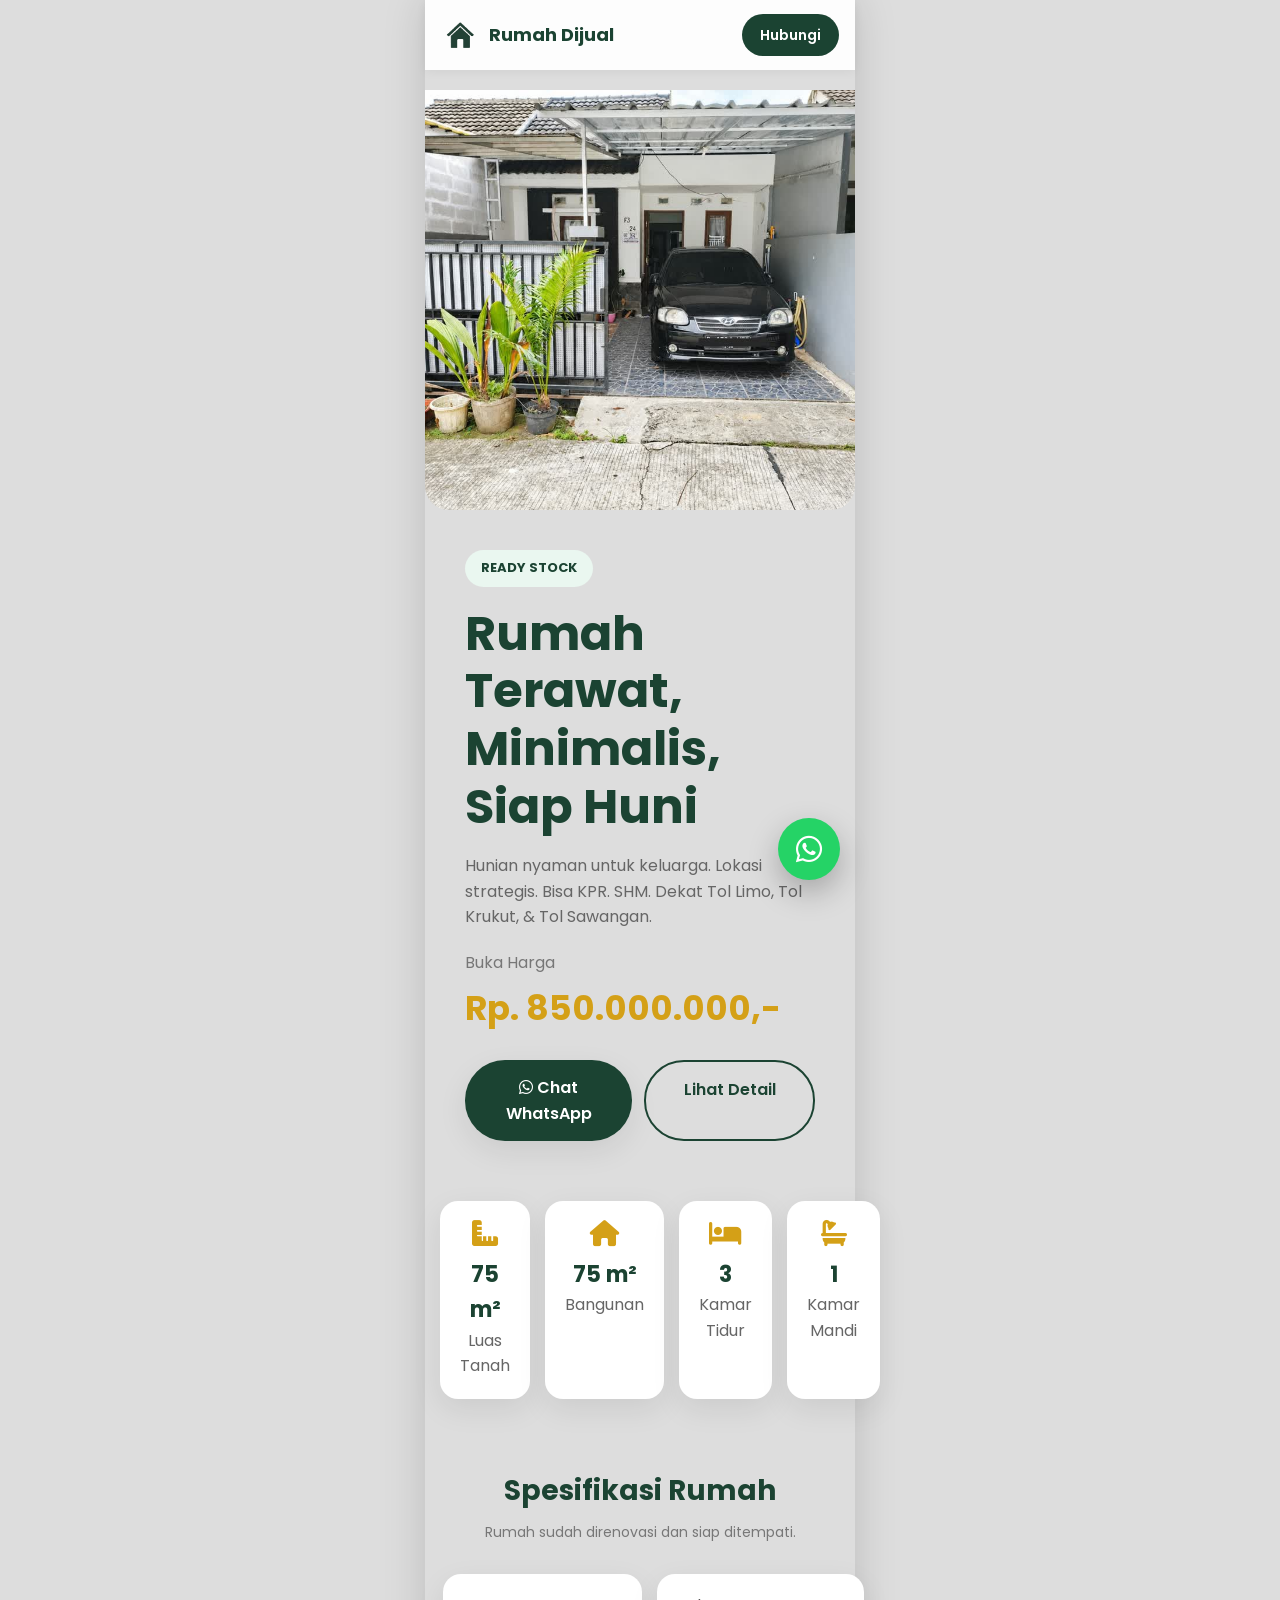
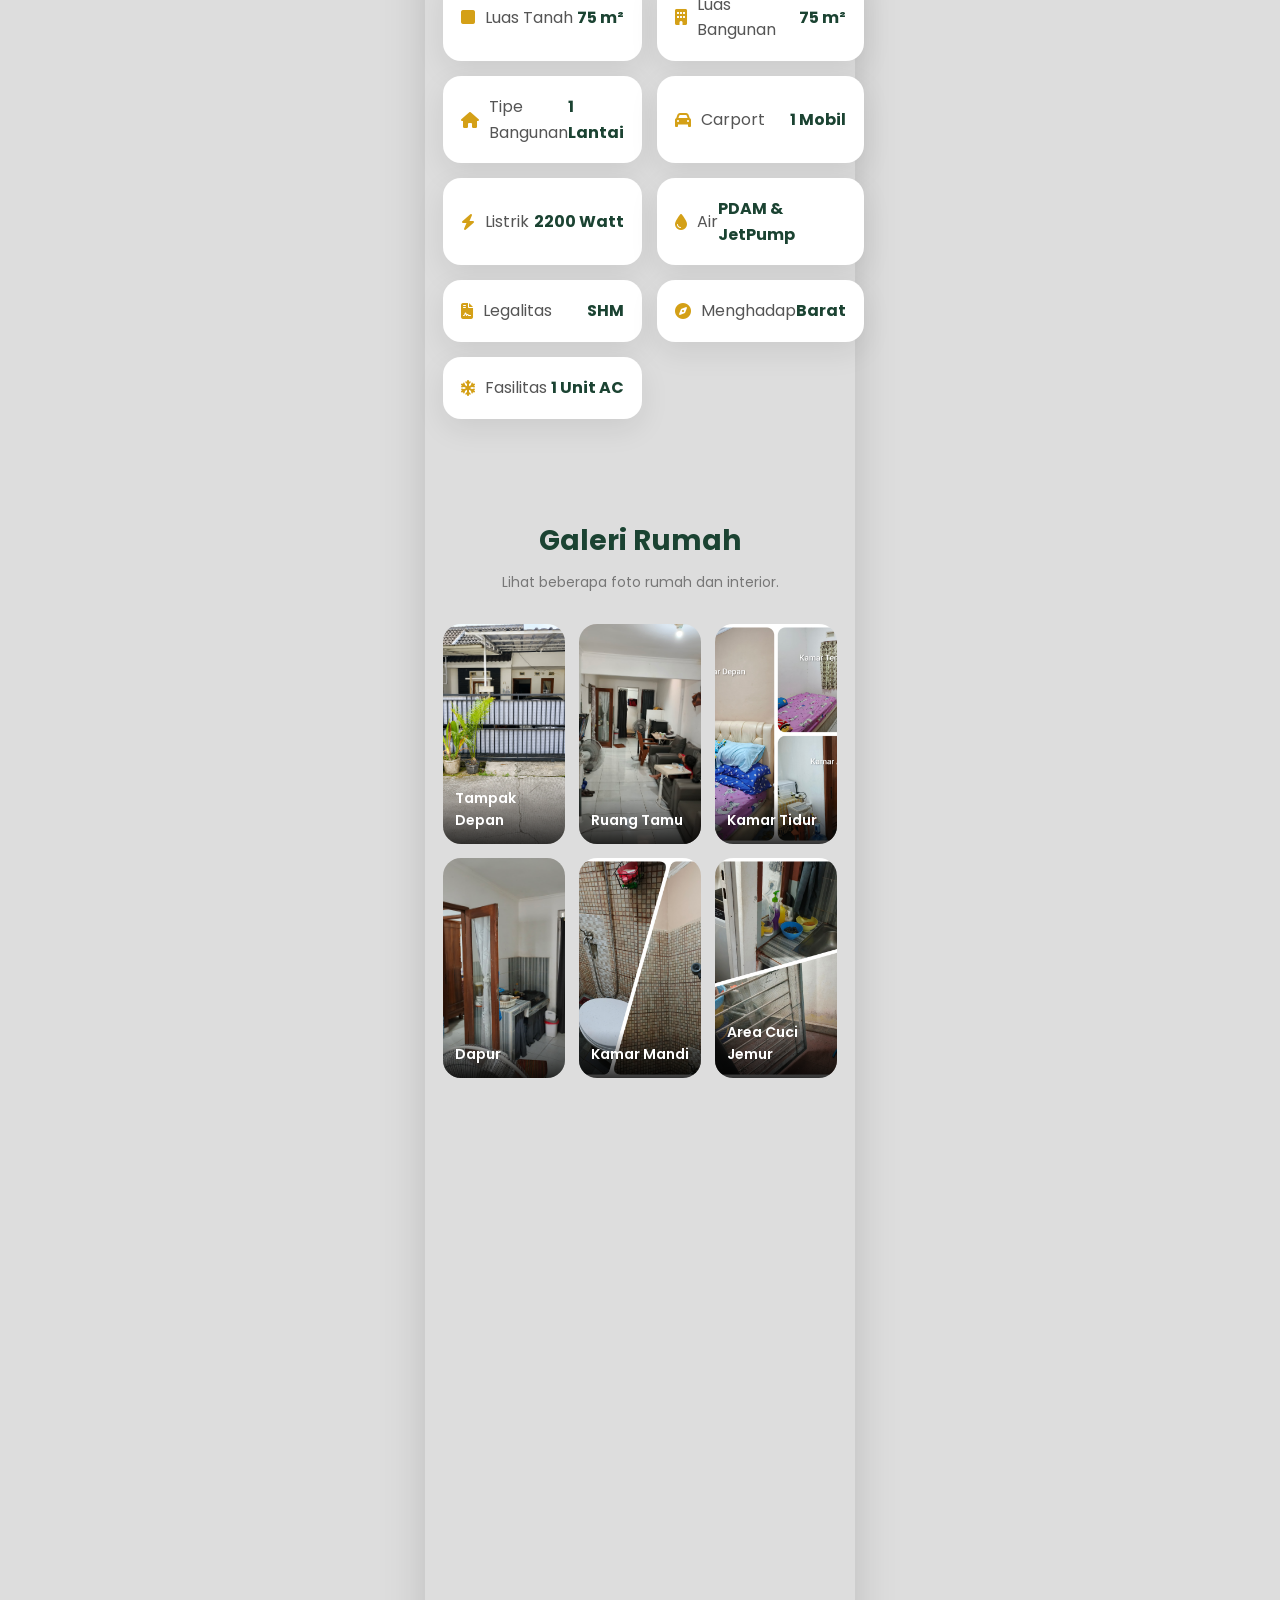
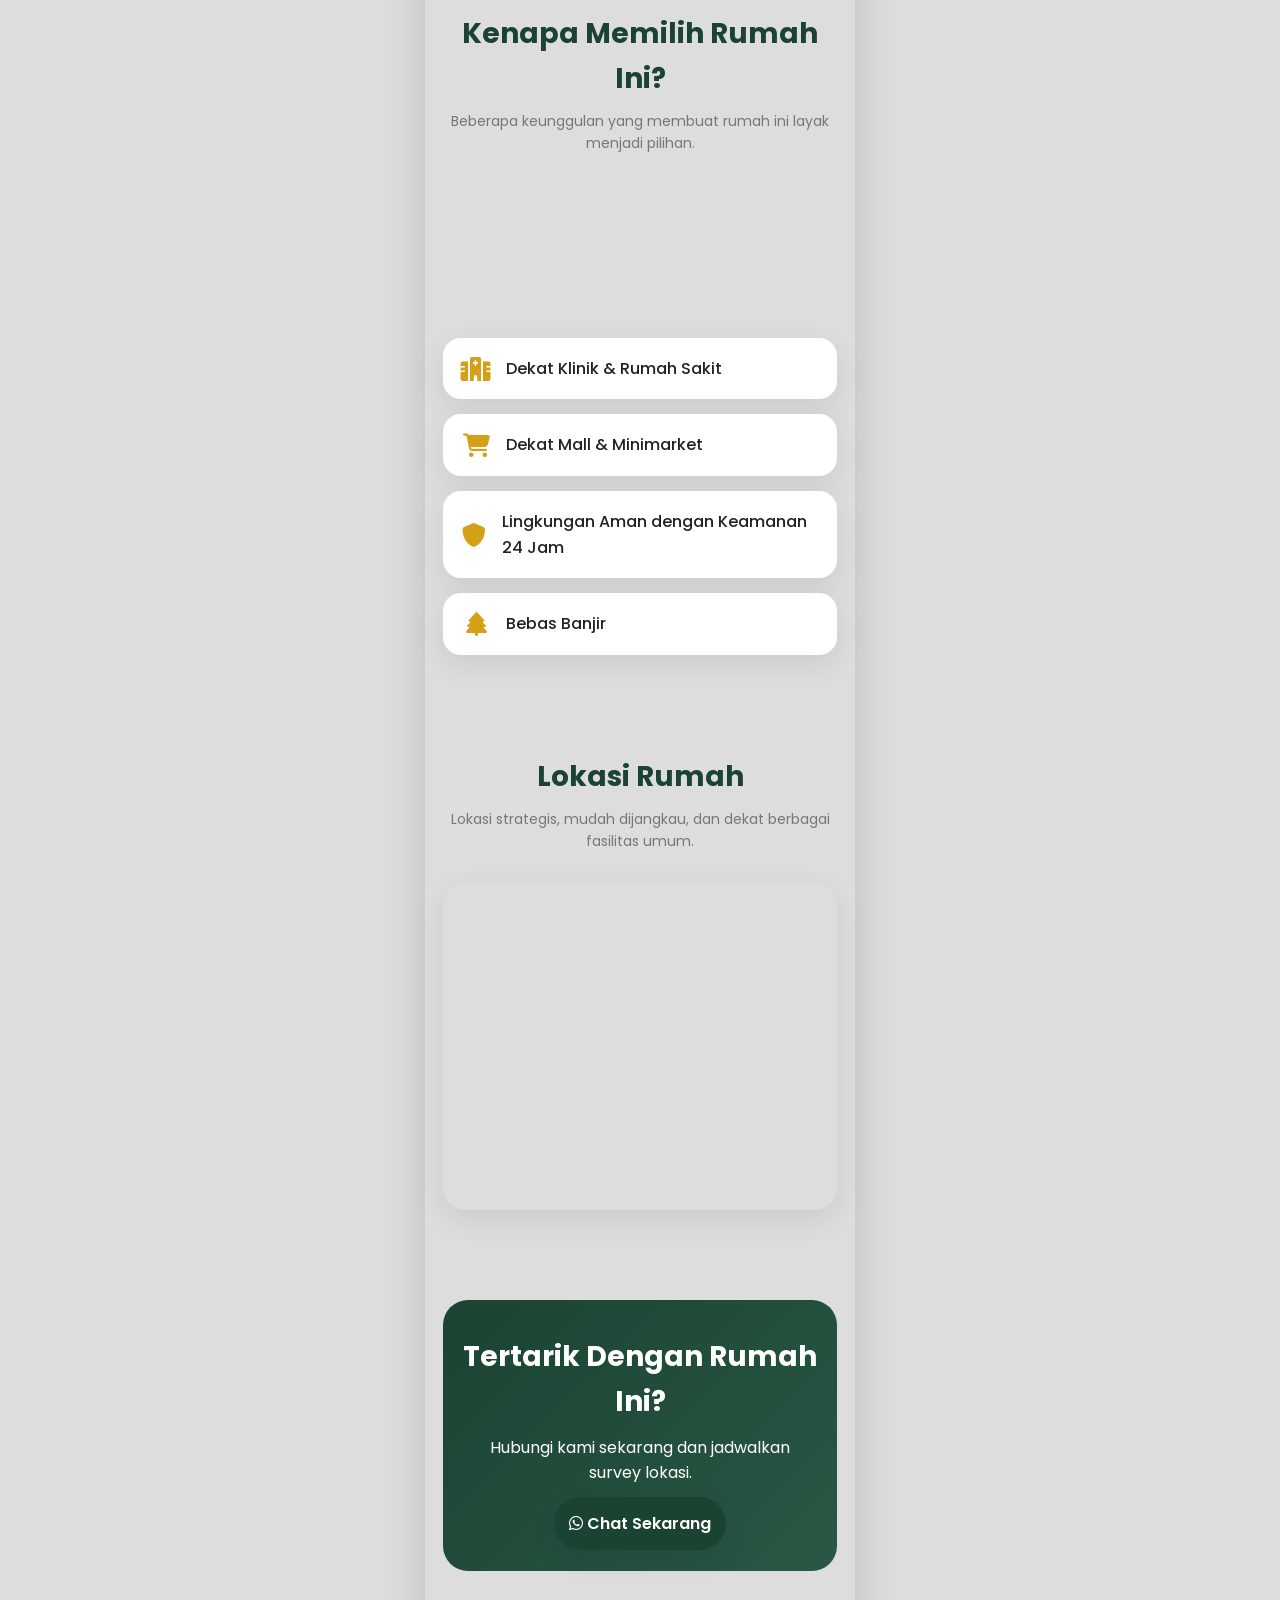
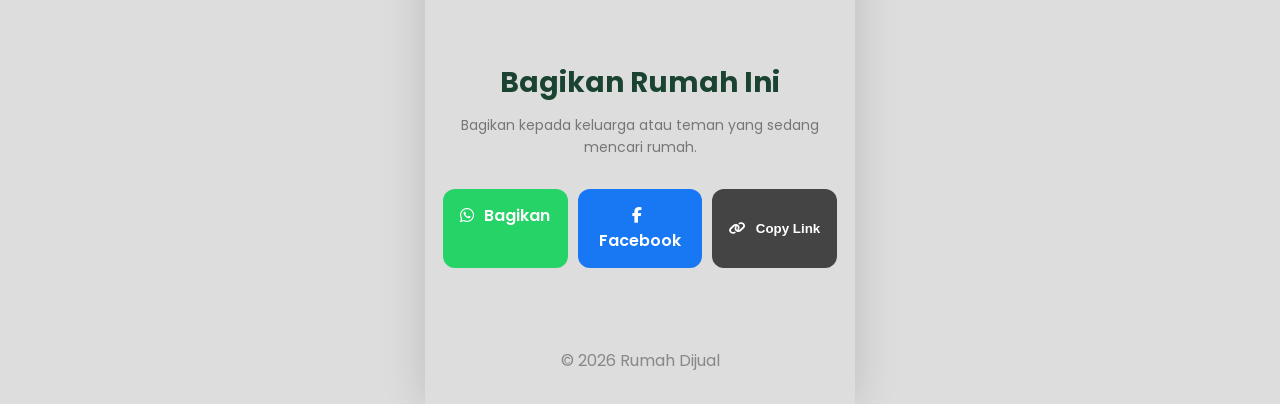
==== anita.html @ 82215bf6 "Add initial HTML structure for property listing" ====
<!DOCTYPE html>
<html lang="id">

<head>

    <!-- Primary Meta Tags -->
<meta charset="UTF-8">
<meta name="viewport" content="width=device-width, initial-scale=1.0">    
<title>
Rumah Dijual Cinere Residence Depok | SHM | 3 KT | Rp850 Juta
</title>
<meta name="title" content="Rumah Dijual, Siap Huni, Terawat, 850jt, Cinere Residence">

<!-- Open Graph / Facebook -->
<meta property="og:type" content="website">
<meta property="og:url" content="https://rontob.github.io/rumah-cires-f3-24/">
<meta property="og:title" content="Rumah Dijual, Siap Huni, Terawat, 850jt">
<meta property="og:description"
content="Rumah dijual siap huni di Cinere Residence Depok. SHM, 3 kamar tidur, luas tanah 75 m², harga Rp850 juta.">
<meta property="og:image" content="https://rontob.github.io/rumah-cires-f3-24/images/cover.jpg">
<meta property="og:image:secure_url" content="https://rontob.github.io/rumah-cires-f3-24/images/cover.jpg">
<meta property="og:image:type" content="image/jpeg">
<meta property="og:site_name" content="Rumah Dijual, Siap Huni, Terawat, 850jt">
<meta property="og:locale" content="id_ID">

<!-- Twitter Card -->
<meta name="twitter:card" content="summary_large_image">
<meta name="twitter:url" content="https://rontob.github.io/rumah-cires-f3-24/">
<meta name="twitter:title" content="Rumah Dijual, Siap Huni, Terawat, 850jt, di Cinere Residence, luas 75m².">
<meta name="twitter:description" content="Rumah Dijual, Siap Huni, Terawat, 850jt, di Cinere Residence, luas 75m²..">
<meta name="twitter:image" content="https://rontob.github.io/rumah-cires-f3-24/images/cover.jpg">

<!-- Additional SEO -->
<meta name="keywords" content="rumah dijual Cinere Residence, rumah dijual Cinere, rumah siap huni, rumah SHM, rumah dekat tol Cinere, rumah Depok, rumah Limo, rumah Meruyung">
<meta name="author" content="Ronald 083897906925">
<meta name="robots" content="index, follow">

<link rel="canonical" href="https://rontob.github.io/rumah-cires-f3-24/">

<link rel="icon" type="image/png" href="images/logo.png">
    

<meta name="description"
content="Rumah dijual di Cinere Residence Depok. SHM, 3 kamar tidur, luas tanah 75 m², siap huni, harga Rp850 juta, dekat Tol Limo dan Sawangan.">
    <meta name="theme-color"
        content="#1B4332">

    <!-- Google Font -->

    <link rel="preconnect"
        href="https://fonts.googleapis.com">

    <link rel="preconnect"
        href="https://fonts.gstatic.com"
        crossorigin>

    <link href="https://fonts.googleapis.com/css2?family=Poppins:wght@300;400;500;600;700;800&display=swap"
        rel="stylesheet">

    <!-- Font Awesome -->

    <link rel="stylesheet"
        href="https://cdnjs.cloudflare.com/ajax/libs/font-awesome/6.7.2/css/all.min.css">

    <!-- CSS -->

    <link rel="stylesheet"
        href="style.css">

</head>

<body>

<!-- ========================= -->

<header class="header">

<nav class="navbar">

<div class="logo">

<img src="images/logo.png" alt="Logo" loading="lazy">

<span>Rumah Dijual</span>

</div>

<a href="https://wa.me/6281219265223?text=Halo%20Pak,%20saya%20tertarik%20dengan%20rumah%20di%20Cinere%20Residence."
class="btn-nav">

Hubungi

</a>

</nav>

</header>

<!-- ========================= -->

<section class="hero">

<img
src="images/cover.jpg"
alt="Rumah Dijual"
class="hero-image"
loading="eager" fetchpriority="high">

<div class="hero-content">

<span class="badge">

READY STOCK

</span>

<h1>

Rumah Terawat, Minimalis, Siap Huni

</h1>

<p>

Hunian nyaman untuk keluarga.

Lokasi strategis.

Bisa KPR.

SHM.

Dekat Tol Limo, Tol Krukut, & Tol Sawangan.

</p>

<div class="price">

Buka Harga

<strong>

Rp. 850.000.000,-

</strong>

</div>

<div class="hero-button">

<a

href="https://wa.me/6281219265223?text=Halo%20Pak,%20saya%20tertarik%20dengan%20rumah%20di%20Cinere%20Residence."

class="btn-primary">

<i class="fab fa-whatsapp"></i>

Chat WhatsApp

</a>

<a

href="#spesifikasi"

class="btn-secondary">

Lihat Detail

</a>

</div>

</div>

</section>

<!-- ========================= -->

<section class="quick-info">

<div class="item">

<i class="fa-solid fa-ruler-combined"></i>

<h3>

75 m²

</h3>

<p>

Luas Tanah

</p>

</div>

<div class="item">

<i class="fa-solid fa-house"></i>

<h3>

75 m²

</h3>

<p>

Bangunan

</p>

</div>

<div class="item">

<i class="fa-solid fa-bed"></i>

<h3>

3

</h3>

<p>

Kamar Tidur

</p>

</div>

<div class="item">

<i class="fa-solid fa-bath"></i>

<h3>

1

</h3>

<p>

Kamar Mandi

</p>

</div>

</section>

<!-- ========================= -->

<section
id="spesifikasi"
class="section">

<div class="section-title">

<h2>

Spesifikasi Rumah

</h2>

<p>

Rumah sudah direnovasi dan siap ditempati.

</p>

</div>

<div class="spec-card">

<div>

<i class="fa-solid fa-square"></i>

<span>

Luas Tanah

</span>

<strong>

75 m²

</strong>

</div>

<div>

<i class="fa-solid fa-building"></i>

<span>

Luas Bangunan

</span>

<strong>

75 m²

</strong>

</div>
    <div>

    <i class="fa-solid fa-house"></i>

    <span>

        Tipe Bangunan

    </span>

    <strong>

        1 Lantai

    </strong>

    </div>

<div>

<i class="fa-solid fa-car"></i>

<span>

Carport

</span>

<strong>

1 Mobil

</strong>

</div>

<div>

<i class="fa-solid fa-bolt"></i>

<span>

Listrik

</span>

<strong>

2200 Watt

</strong>

</div>

<div>

<i class="fa-solid fa-droplet"></i>

<span>

Air

</span>

<strong>

PDAM & JetPump

</strong>

</div>

<div>

<i class="fa-solid fa-file-contract"></i>

<span>

Legalitas

</span>

<strong>

SHM

</strong>

</div>
     <div>
        <i class="fa-solid fa-compass"></i>
        <span>Menghadap</span>
        <strong>Barat</strong>
    </div>

    <div>
        <i class="fa-solid fa-snowflake"></i>
        <span>Fasilitas</span>
        <strong>1 Unit AC</strong>
    </div>

</div>

</section>

<!-- ====== BAGIAN 2 DIMULAI DI SINI ====== -->


<!-- ========================= -->
<!-- GALERI -->
<!-- ========================= -->

    
    <section id="gallery" class="section">

    <div class="section-title">
        <h2>Galeri Rumah</h2>
        <p>Lihat beberapa foto rumah dan interior.</p>
    </div>

    <div class="gallery">

        <div class="gallery-item">
            <img src="images/depan.jpg"
                 alt="Tampak Depan Rumah"
                 loading="lazy"
                 onclick="openImage(this.src)">
            <div class="gallery-caption">Tampak Depan</div>
        </div>

        <div class="gallery-item">
            <img src="images/ruangtamu.jpg"
                 alt="Ruang Tamu"
                 loading="lazy"
                 onclick="openImage(this.src)">
            <div class="gallery-caption">Ruang Tamu</div>
        </div>

        <div class="gallery-item">
            <img src="images/kamartidur.jpg"
                 alt="Kamar Tidur"
                 loading="lazy"
                 onclick="openImage(this.src)">
            <div class="gallery-caption">Kamar Tidur</div>
        </div>

        <div class="gallery-item">
            <img src="images/dapur.jpg"
                 alt="Dapur"
                 loading="lazy"
                 onclick="openImage(this.src)">
            <div class="gallery-caption">Dapur</div>
        </div>

        <div class="gallery-item">
            <img src="images/kamarmandi.jpg"
                 alt="Kamar Mandi"
                 loading="lazy"
                 onclick="openImage(this.src)">
            <div class="gallery-caption">Kamar Mandi</div>
        </div>

        <div class="gallery-item">
            <img src="images/cuci.jpg"
                 alt="Area Cuci Jemur"
                 loading="lazy"
                 onclick="openImage(this.src)">
            <div class="gallery-caption">Area Cuci Jemur</div>
        </div>

    </div>

    </section>

<!-- ========================= -->
<!-- VIDEO -->
<!-- ========================= -->

<section class="section">

    <div class="section-title">

        <h2>Video Rumah</h2>

        <p>
            Tonton video rumah agar lebih jelas.
        </p>

    </div>

    <div class="video-box">

        <iframe
            src="https://www.youtube.com/embed/VIDEO_ID"
            title="Video Rumah"
            loading="lazy"
            allowfullscreen>
        </iframe>

    </div>

</section>


<!-- ========================= -->
<!-- KEUNGGULAN -->
<!-- ========================= -->

<section id="keunggulan" class="section">

    <div class="section-title">
        <h2>Kenapa Memilih Rumah Ini?</h2>
        <p>Beberapa keunggulan yang membuat rumah ini layak menjadi pilihan.</p>
    </div>

    <div class="feature-list">

        <div class="feature-item">
            <i class="fa-solid fa-location-dot"></i>
            <span>Dekat Jalan Raya (±1,2 km)</span>
        </div>

        <div class="feature-item">
            <i class="fa-solid fa-school"></i>
            <span>Dekat Sekolah</span>
        </div>

        <div class="feature-item">
            <i class="fa-solid fa-hospital"></i>
            <span>Dekat Klinik &amp; Rumah Sakit</span>
        </div>

        <div class="feature-item">
            <i class="fa-solid fa-cart-shopping"></i>
            <span>Dekat Mall &amp; Minimarket</span>
        </div>

        <div class="feature-item">
            <i class="fa-solid fa-shield"></i>
            <span>Lingkungan Aman dengan Keamanan 24 Jam</span>
        </div>

        <div class="feature-item">
            <i class="fa-solid fa-tree"></i>
            <span>Bebas Banjir</span>
        </div>

    </div>

</section>

<!-- ========================= -->
<!-- LOKASI -->
<!-- ========================= -->

<section id="lokasi" class="section">

    <div class="section-title">
        <h2>Lokasi Rumah</h2>
        <p>Lokasi strategis, mudah dijangkau, dan dekat berbagai fasilitas umum.</p>
    </div>

    <div class="map">

        <iframe
            src="https://www.google.com/maps/embed?pb=!1m17!1m12!1m3!1d3965.157348063048!2d106.76139607499174!3d-6.373677993616572!2m3!1f0!2f0!3f0!3m2!1i1024!2i768!4f13.1!3m2!1m1!2zNsKwMjInMjUuMiJTIDEwNsKwNDUnNTAuMyJF!5e0!3m2!1sen!2sid!4v1782669555324!5m2!1sen!2sid"
            loading="lazy"
            allowfullscreen
            referrerpolicy="strict-origin-when-cross-origin"
            title="Lokasi Rumah Dijual Cinere Residence">
        </iframe>

    </div>

</section>

<!-- ========================= -->
<!-- CALL TO ACTION -->
<!-- ========================= -->

<section class="cta">

<h2>

Tertarik Dengan Rumah Ini?

</h2>

<p>

Hubungi kami sekarang dan jadwalkan survey lokasi.

</p>

<a
href="https://wa.me/6281219265223?text=Halo%20Pak,%20saya%20tertarik%20dengan%20rumah%20di%20Cinere%20Residence."
class="btn-primary">

<i class="fab fa-whatsapp"></i>

Chat Sekarang

</a>

</section>
    
    <!-- ========================= -->
<!-- SHARE -->
<!-- ========================= -->


    <section class="section">

    <div class="section-title">
        <h2>Bagikan Rumah Ini</h2>
        <p>Bagikan kepada keluarga atau teman yang sedang mencari rumah.</p>
    </div>

    <div class="share-buttons">
    

    <a href="#" id="shareWhatsapp" class="share-btn whatsapp">
        <i class="fab fa-whatsapp"></i>
        Bagikan
    </a>

    <a href="#" id="shareFacebook" class="share-btn facebook">
        <i class="fab fa-facebook-f"></i>
        Facebook
    </a>

    <button id="copyLink" class="share-btn copy">
        <i class="fa-solid fa-link"></i>
        Copy Link
    </button>
 </div>

    </section>


<!-- ========================= -->
<!-- FOOTER -->
<!-- ========================= -->

<footer>

<p>

© 2026 Rumah Dijual

</p>

</footer>

<!-- ========================= -->
<!-- FLOATING WHATSAPP -->
<!-- ========================= -->

<a
href="https://wa.me/6281219265223?text=Halo%20Pak,%20saya%20tertarik%20dengan%20rumah%20di%20Cinere%20Residence."
class="floating-wa">

<i class="fab fa-whatsapp"></i>

</a>

<script src="script.js"></script>
    <!-- LIGHTBOX -->

<div id="imageModal" class="image-modal">

    <span class="close-btn" onclick="closeImage()">&times;</span>

    <img id="modalImg">

</div>

</body>
      </html>
---- style.css ----
/* ======================================================
   LANDING PAGE RUMAH
   STYLE.CSS
   Mobile First
====================================================== */

/* =========================
   RESET
========================= */

*{
    margin:0;
    padding:0;
    box-sizing:border-box;
}

:root{
    --primary:#1B4332;
    --secondary:#D4A017;
    --white:#fff;
    --gray:#777;
    --light:#f5f5f5;
    --radius:18px;
    --shadow:0 10px 30px rgba(0,0,0,.08);
}

html{
    scroll-behavior:smooth;
}

body{
    font-family:'Poppins',sans-serif;
    background:#F7F8FA;
    color:#222;
    line-height:1.6;
}

img{
    width:100%;
    display:block;
    transition:.35s;
}

img:hover{
    filter:brightness(1.03);
}

a{
    text-decoration:none;
}

/* =========================
   SECTION
========================= */

.section{
    padding:50px 18px;
}

.section-title{
    text-align:center;
    margin-bottom:30px;
}

.section-title h2{
    font-size:28px;
    color:var(--primary);
    margin-bottom:8px;
}

.section-title p{
    color:var(--gray);
    font-size:14px;
}

/* =========================
   NAVBAR
========================= */

.header{
    position:fixed;
    top:0;
    left:0;
    width:100%;
    z-index:999;
    background:rgba(255,255,255,.92);
    backdrop-filter:blur(10px);
    box-shadow:0 2px 10px rgba(0,0,0,.05);
}

.navbar{
    height:70px;
    padding:0 16px;
    display:flex;
    justify-content:space-between;
    align-items:center;
}

.logo{
    display:flex;
    align-items:center;
    gap:10px;
    color:var(--primary);
    font-weight:700;
    font-size:18px;
}

.logo img{
    width:38px;
    height:38px;
    border-radius:50%;
}

.btn-nav{
    background:var(--primary);
    color:#fff;
    padding:10px 18px;
    border-radius:30px;
    font-size:14px;
    font-weight:600;
    transition:.3s;
}

.btn-nav:hover{
    background:#255b46;
}

/* =========================
   HERO
========================= */

.hero{
    padding-top:90px;
}

.hero-image{
    height:260px;
    object-fit:cover;
    border-radius:0 0 24px 24px;
}

.hero-content{
    padding:20px;
}

.badge{
    display:inline-block;
    background:#EAF7F0;
    color:var(--primary);
    padding:8px 16px;
    border-radius:30px;
    font-size:13px;
    font-weight:700;
    margin-bottom:18px;
}

.hero-content h1{
    font-size:34px;
    line-height:1.2;
    color:var(--primary);
    margin-bottom:18px;
}

.hero-content p{
    color:#666;
    margin-bottom:20px;
}

.price{
    margin-bottom:25px;
    color:#777;
}

.price strong{
    display:block;
    margin-top:5px;
    font-size:34px;
    color:var(--secondary);
}

/* =========================
   BUTTON
========================= */

.hero-button{
    display:flex;
    gap:12px;
    flex-wrap:wrap;
}

.btn-primary,
.btn-secondary{
    flex:1;
    padding:15px;
    border-radius:40px;
    text-align:center;
    font-weight:600;
    transition:.3s;
}

.btn-primary{
    background:var(--primary);
    color:#fff;
    box-shadow:var(--shadow);
}

.btn-primary:hover{
    transform:translateY(-3px);
}

.btn-secondary{
    border:2px solid var(--primary);
    color:var(--primary);
}

.btn-secondary:hover{
    background:var(--primary);
    color:#fff;
}

/* =========================
   QUICK INFO
========================= */

.quick-info{
    padding:20px 15px;
    display:grid;
    grid-template-columns:repeat(2,1fr);
    gap:15px;
}

.quick-info .item{
    background:#fff;
    border-radius:18px;
    padding:20px;
    text-align:center;
    box-shadow:var(--shadow);
    transition:.3s;
}

.quick-info .item:hover{
    transform:translateY(-5px);
}

.quick-info i{
    font-size:26px;
    color:var(--secondary);
    margin-bottom:10px;
}

.quick-info h3{
    font-size:22px;
    color:var(--primary);
}

.quick-info p{
    color:#666;
}

/* =========================
   SPESIFIKASI
========================= */

.spec-card{
    display:grid;
    gap:15px;
}

.spec-card div{
    background:#fff;
    padding:18px;
    border-radius:18px;
    display:flex;
    justify-content:space-between;
    align-items:center;
    box-shadow:var(--shadow);
}

.spec-card i{
    color:var(--secondary);
    margin-right:10px;
}

.spec-card span{
    flex:1;
    color:#555;
}

.spec-card strong{
    color:var(--primary);
}

/* =========================
   GALLERY
========================= */

.gallery{
    display:grid;
    grid-template-columns:repeat(2,1fr);
    gap:14px;
}

.gallery-item{
    position:relative;
    overflow:hidden;
    border-radius:18px;
}

.gallery-item img{
    height:170px;
    object-fit:cover;
    cursor:pointer;
    box-shadow:var(--shadow);
}

.gallery-item:hover img{
    transform:scale(1.05);
}

.gallery-caption{
    position:absolute;
    left:0;
    right:0;
    bottom:0;
    padding:12px;
    color:#fff;
    font-size:14px;
    font-weight:600;
    background:linear-gradient(transparent,rgba(0,0,0,.8));
}

/* =========================
   VIDEO
========================= */

.video-box{
    overflow:hidden;
    border-radius:22px;
    box-shadow:var(--shadow);
}

.video-box iframe{
    width:100%;
    aspect-ratio:16/9;
    border:none;
}

/* =========================
   FEATURE
========================= */

.feature-list{
    display:grid;
    gap:15px;
}

.feature-item{
    background:#fff;
    padding:18px;
    border-radius:18px;
    display:flex;
    align-items:center;
    gap:15px;
    font-weight:500;
    box-shadow:var(--shadow);
    transition:.3s;
}

.feature-item:hover{
    transform:translateY(-4px);
}

.feature-item i{
    width:30px;
    text-align:center;
    color:var(--secondary);
    font-size:24px;
}

/* =========================
   MAP
========================= */

.map{
    overflow:hidden;
    border-radius:22px;
    box-shadow:var(--shadow);
}

.map iframe{
    width:100%;
    height:320px;
    border:0;
}

/* =========================
   CTA
========================= */

.cta{
    margin:40px 18px;
    padding:35px 20px;
    text-align:center;
    border-radius:25px;
    color:#fff;
    background:linear-gradient(135deg,var(--primary),#295845);
}

.cta h2{
    font-size:28px;
    margin-bottom:10px;
}

.cta p{
    margin-bottom:25px;
}

/* =========================
   FOOTER
========================= */

footer{
    padding:30px;
    text-align:center;
    color:#888;
}

/* =========================
   FLOATING WA
========================= */

.floating-wa{
    position:fixed;
    right:18px;
    bottom:20px;
    width:62px;
    height:62px;
    border-radius:50%;
    background:#25D366;
    display:flex;
    justify-content:center;
    align-items:center;
    font-size:30px;
    color:#fff;
    box-shadow:0 12px 30px rgba(0,0,0,.25);
    z-index:999;
    animation:waFloat 2s infinite;
}

@keyframes waFloat{
    0%,100%{transform:translateY(0);}
    50%{transform:translateY(-6px);}
}

/* =========================
   SCROLL ANIMATION
========================= */

.hidden{
    opacity:0;
    transform:translateY(30px);
    transition:.8s;
}

.show{
    opacity:1;
    transform:translateY(0);
}

/* =========================
   LIGHTBOX
========================= */

.image-modal{
    position:fixed;
    inset:0;
    background:rgba(0,0,0,.9);
    display:none;
    justify-content:center;
    align-items:center;
    padding:20px;
    z-index:99999;
}

.image-modal img{
    max-width:100%;
    max-height:90%;
    border-radius:20px;
    animation:zoom .3s;
}

.close-btn{
    position:absolute;
    top:20px;
    right:25px;
    color:#fff;
    font-size:45px;
    cursor:pointer;
}

@keyframes zoom{
    from{
        transform:scale(.7);
        opacity:0;
    }
    to{
        transform:scale(1);
        opacity:1;
    }
}

/* =========================
   SCROLLBAR
========================= */

::-webkit-scrollbar{
    width:8px;
}

::-webkit-scrollbar-thumb{
    background:var(--primary);
    border-radius:20px;
}

::-webkit-scrollbar-track{
    background:#eee;
}

/* =========================
   TABLET
========================= */

@media (min-width:768px){

.hero-image{
    height:420px;
}

.hero-content{
    padding:40px;
}

.hero-content h1{
    font-size:48px;
}

.quick-info{
    grid-template-columns:repeat(4,1fr);
}

.spec-card{
    grid-template-columns:repeat(2,1fr);
}

.gallery{
    grid-template-columns:repeat(3,1fr);
}

.gallery-item img{
    height:220px;
}

}

/* =========================
   DESKTOP
========================= */

@media (min-width:1024px){

body{
    max-width:430px;
    margin:auto;
    background:#ddd;
    min-height:100vh;
    box-shadow:0 0 40px rgba(0,0,0,.15);
}

.header{
    max-width:430px;
    left:50%;
    transform:translateX(-50%);
}

.floating-wa{
    right:calc(50% - 200px);
}

   }
/* ==========================
   SHARE BUTTONS
========================== */

.share-buttons{
    display:flex;
    gap:10px;
    flex-wrap:wrap;
    margin-top:20px;
}

.share-btn{
    flex:1;
    padding:14px;
    border:none;
    border-radius:12px;
    text-align:center;
    color:#fff;
    font-weight:600;
    cursor:pointer;
    transition:.3s;
}

.share-btn i{
    margin-right:6px;
}

.whatsapp{
    background:#25D366;
}

.facebook{
    background:#1877F2;
}

.copy{
    background:#444;
}

.share-btn:hover{
    transform:translateY(-3px);
}
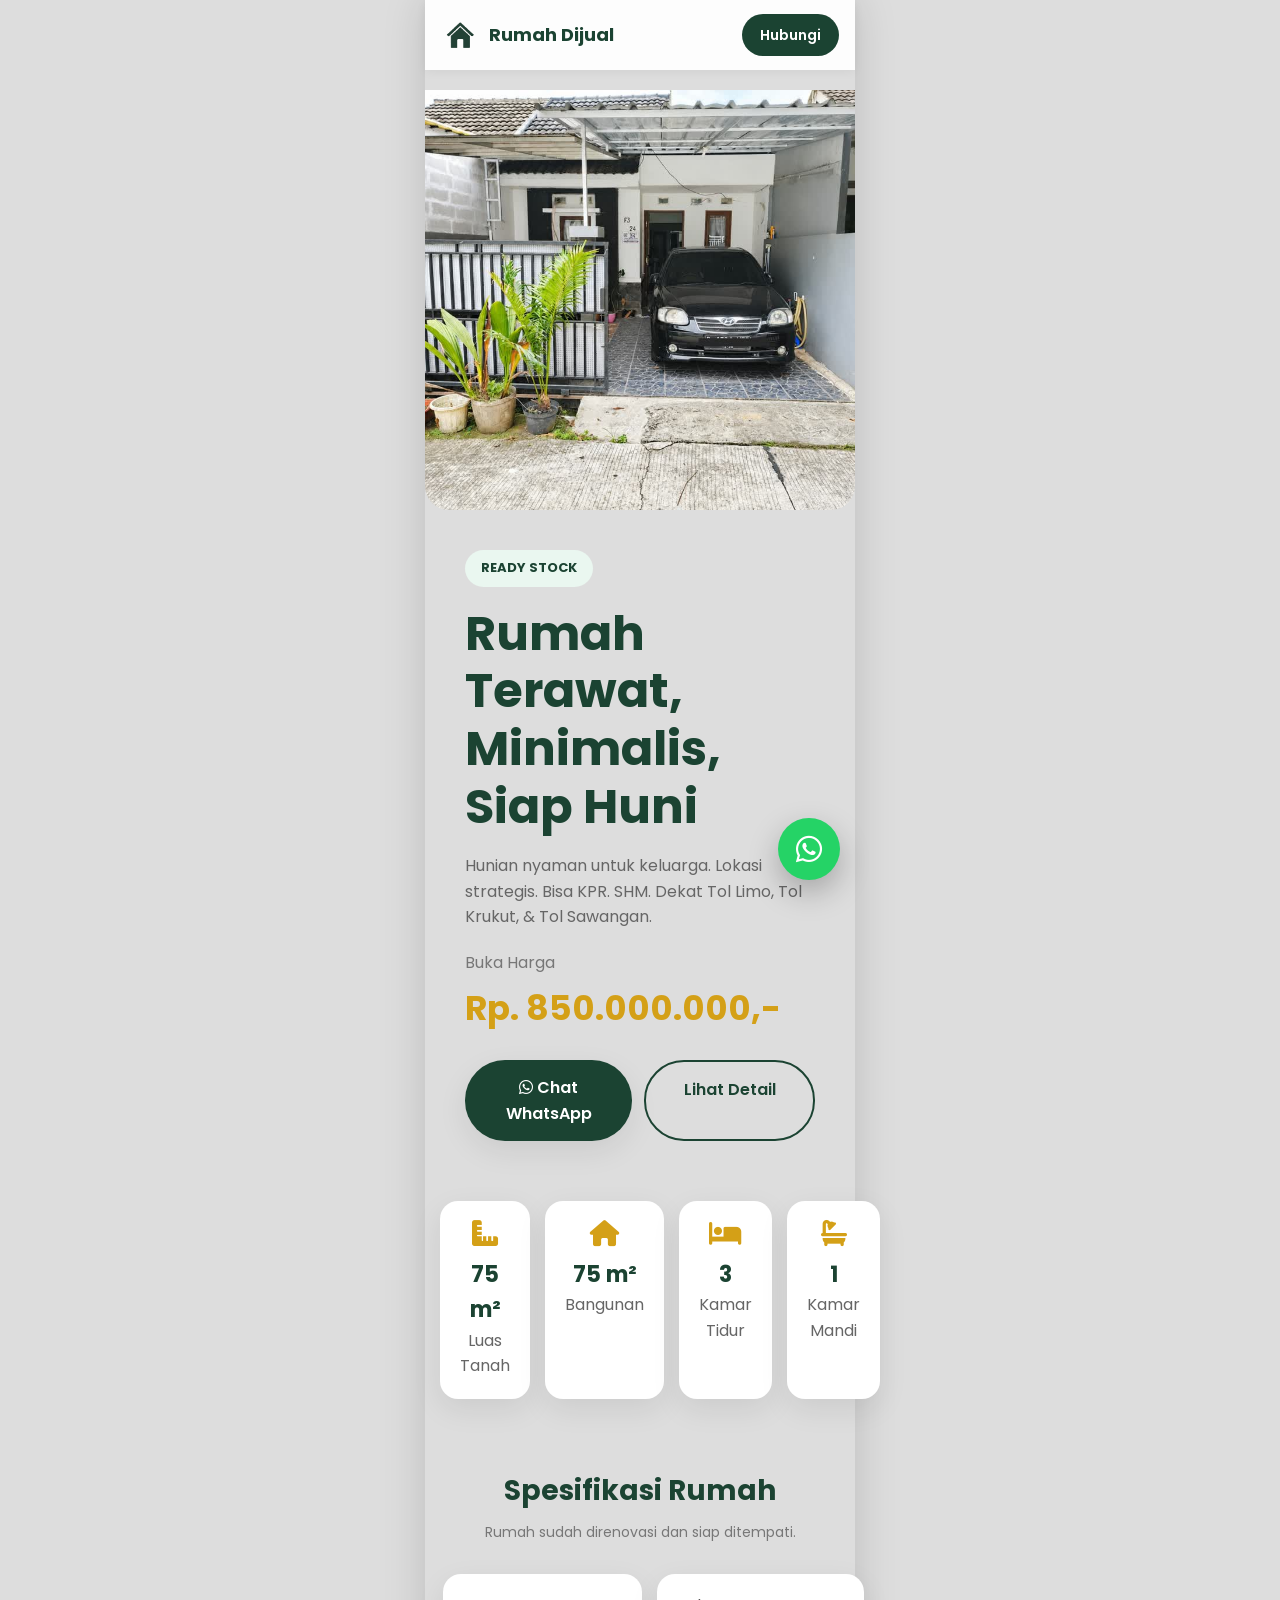
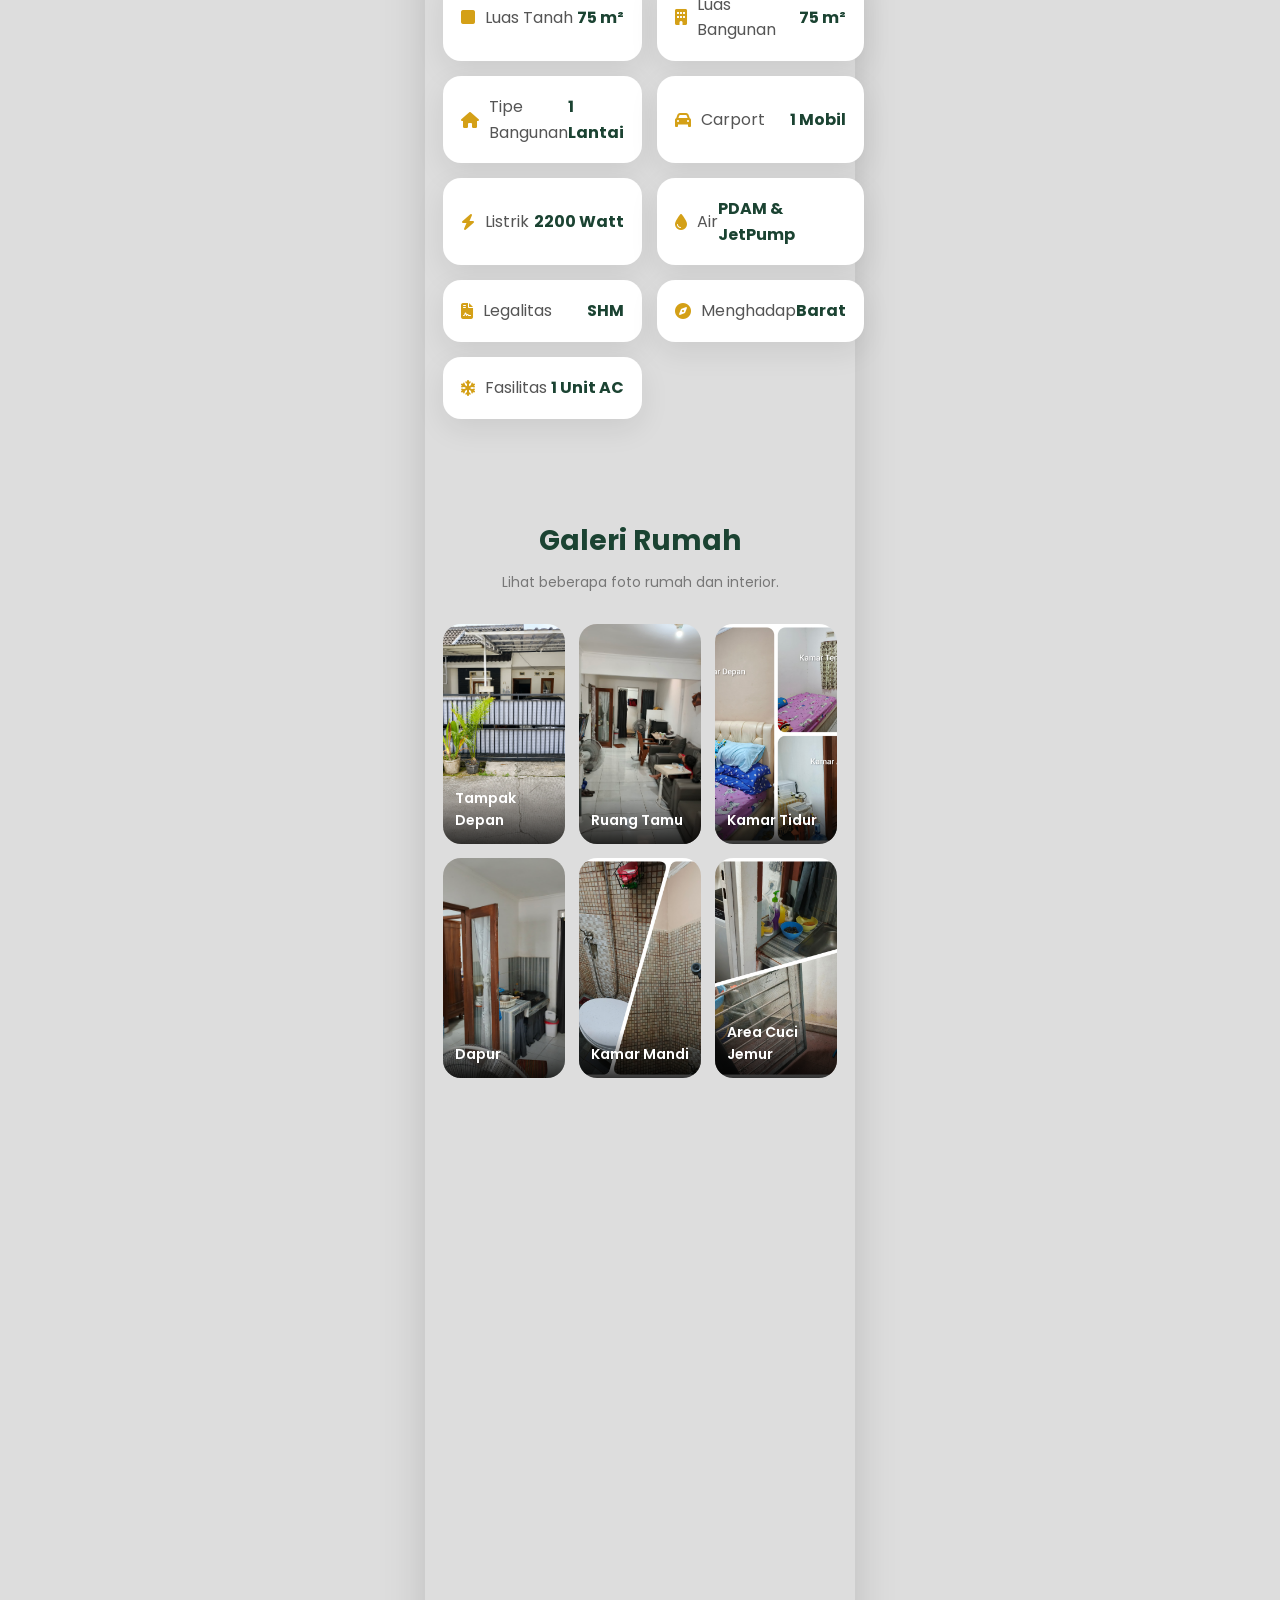
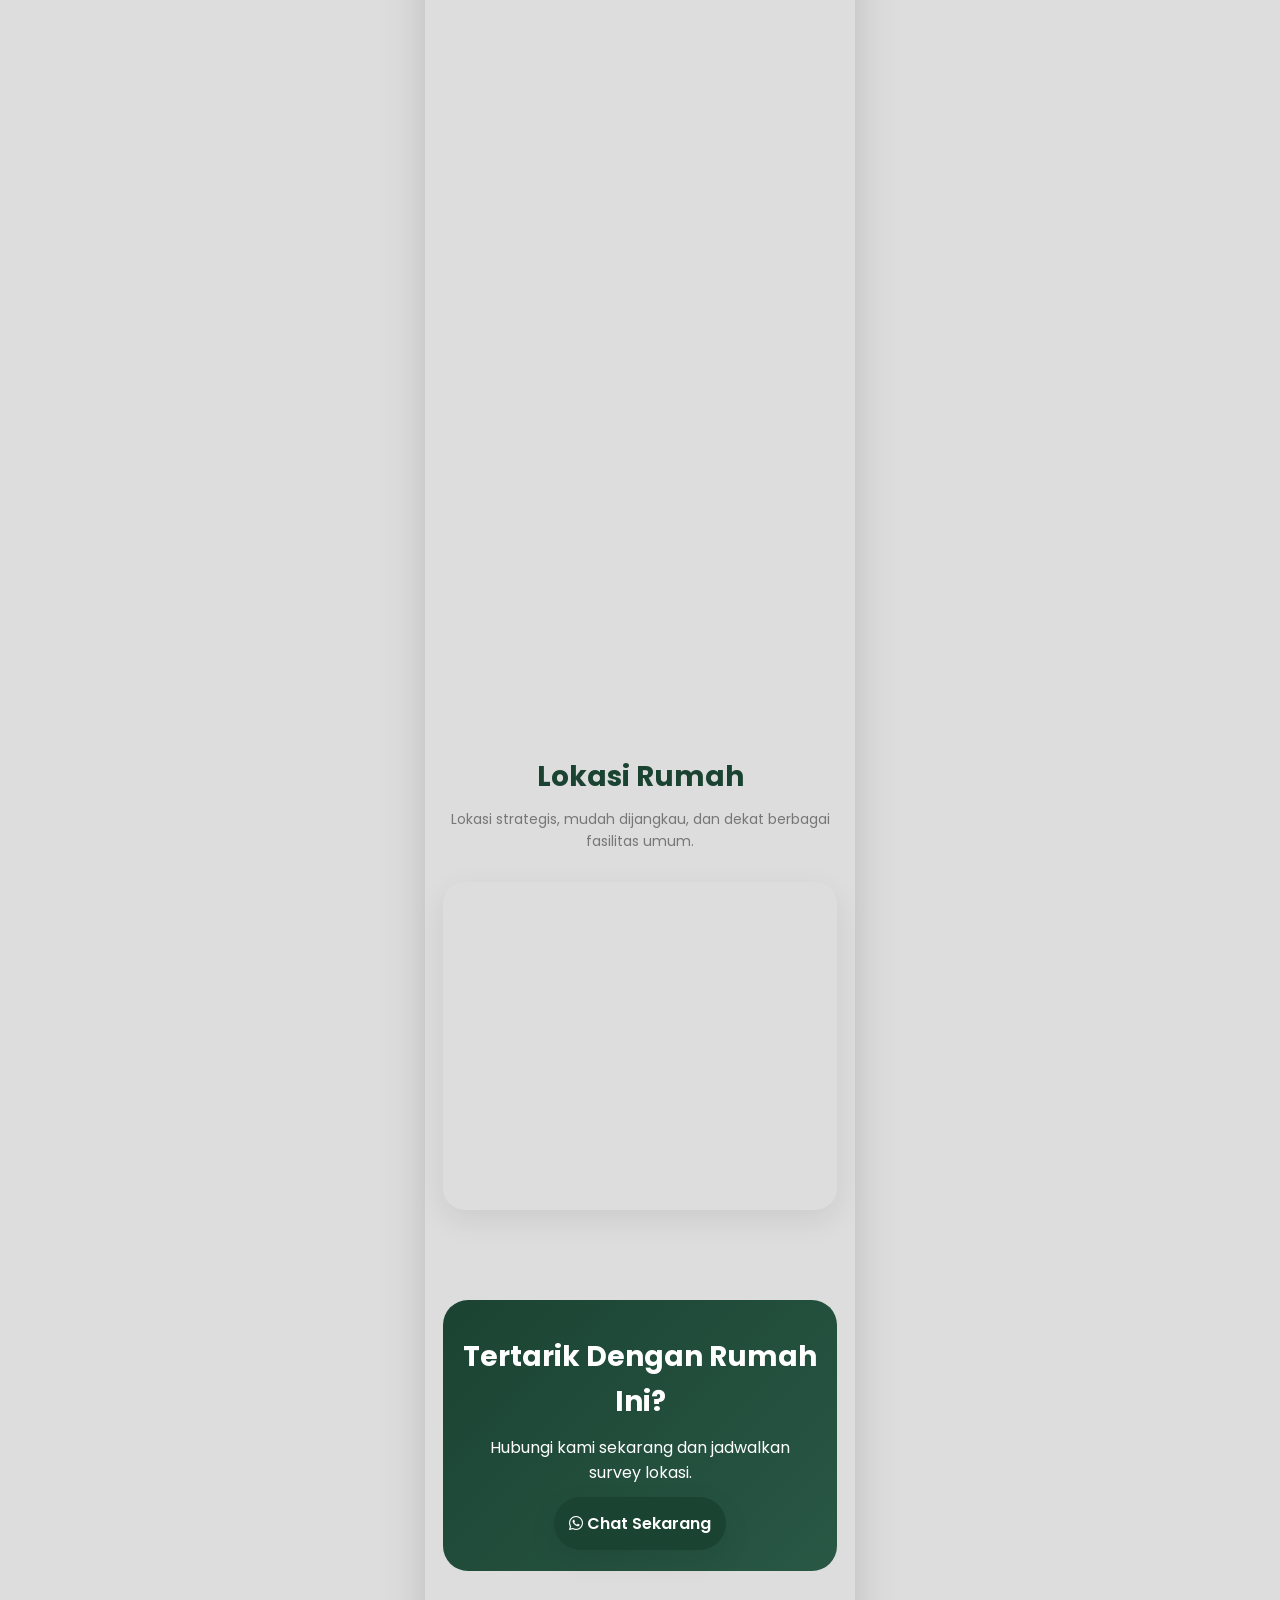
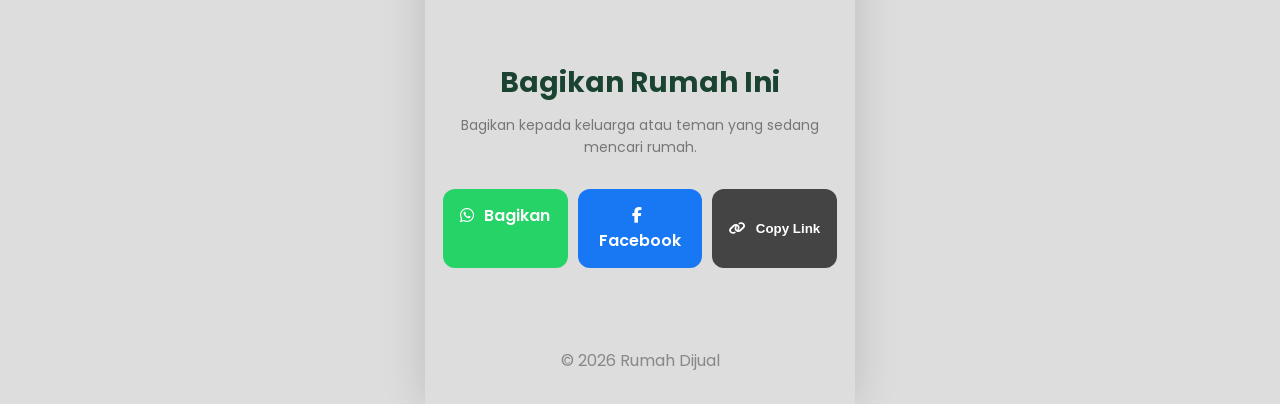
==== commit 79deaa2f: "Change greeting from 'Pak' to 'Bu' in WhatsApp links" ====
--- a/anita.html
+++ b/anita.html
@@ -85,7 +85,7 @@
 
 </div>
 
-<a href="https://wa.me/6281219265223?text=Halo%20Pak,%20saya%20tertarik%20dengan%20rumah%20di%20Cinere%20Residence."
+<a href="https://wa.me/6281219265223?text=Halo%20Bu,%20saya%20tertarik%20dengan%20rumah%20di%20Cinere%20Residence."
 class="btn-nav">
 
 Hubungi
@@ -150,7 +150,7 @@
 
 <a
 
-href="https://wa.me/6281219265223?text=Halo%20Pak,%20saya%20tertarik%20dengan%20rumah%20di%20Cinere%20Residence."
+href="https://wa.me/6281219265223?text=Halo%20Bu,%20saya%20tertarik%20dengan%20rumah%20di%20Cinere%20Residence."
 
 class="btn-primary">
 
@@ -608,7 +608,7 @@
 </p>
 
 <a
-href="https://wa.me/6281219265223?text=Halo%20Pak,%20saya%20tertarik%20dengan%20rumah%20di%20Cinere%20Residence."
+href="https://wa.me/6281219265223?text=Halo%20Bu,%20saya%20tertarik%20dengan%20rumah%20di%20Cinere%20Residence."
 class="btn-primary">
 
 <i class="fab fa-whatsapp"></i>
@@ -672,7 +672,7 @@
 <!-- ========================= -->
 
 <a
-href="https://wa.me/6281219265223?text=Halo%20Pak,%20saya%20tertarik%20dengan%20rumah%20di%20Cinere%20Residence."
+href="https://wa.me/6281219265223?text=Halo%20Bu,%20saya%20tertarik%20dengan%20rumah%20di%20Cinere%20Residence."
 class="floating-wa">
 
 <i class="fab fa-whatsapp"></i>
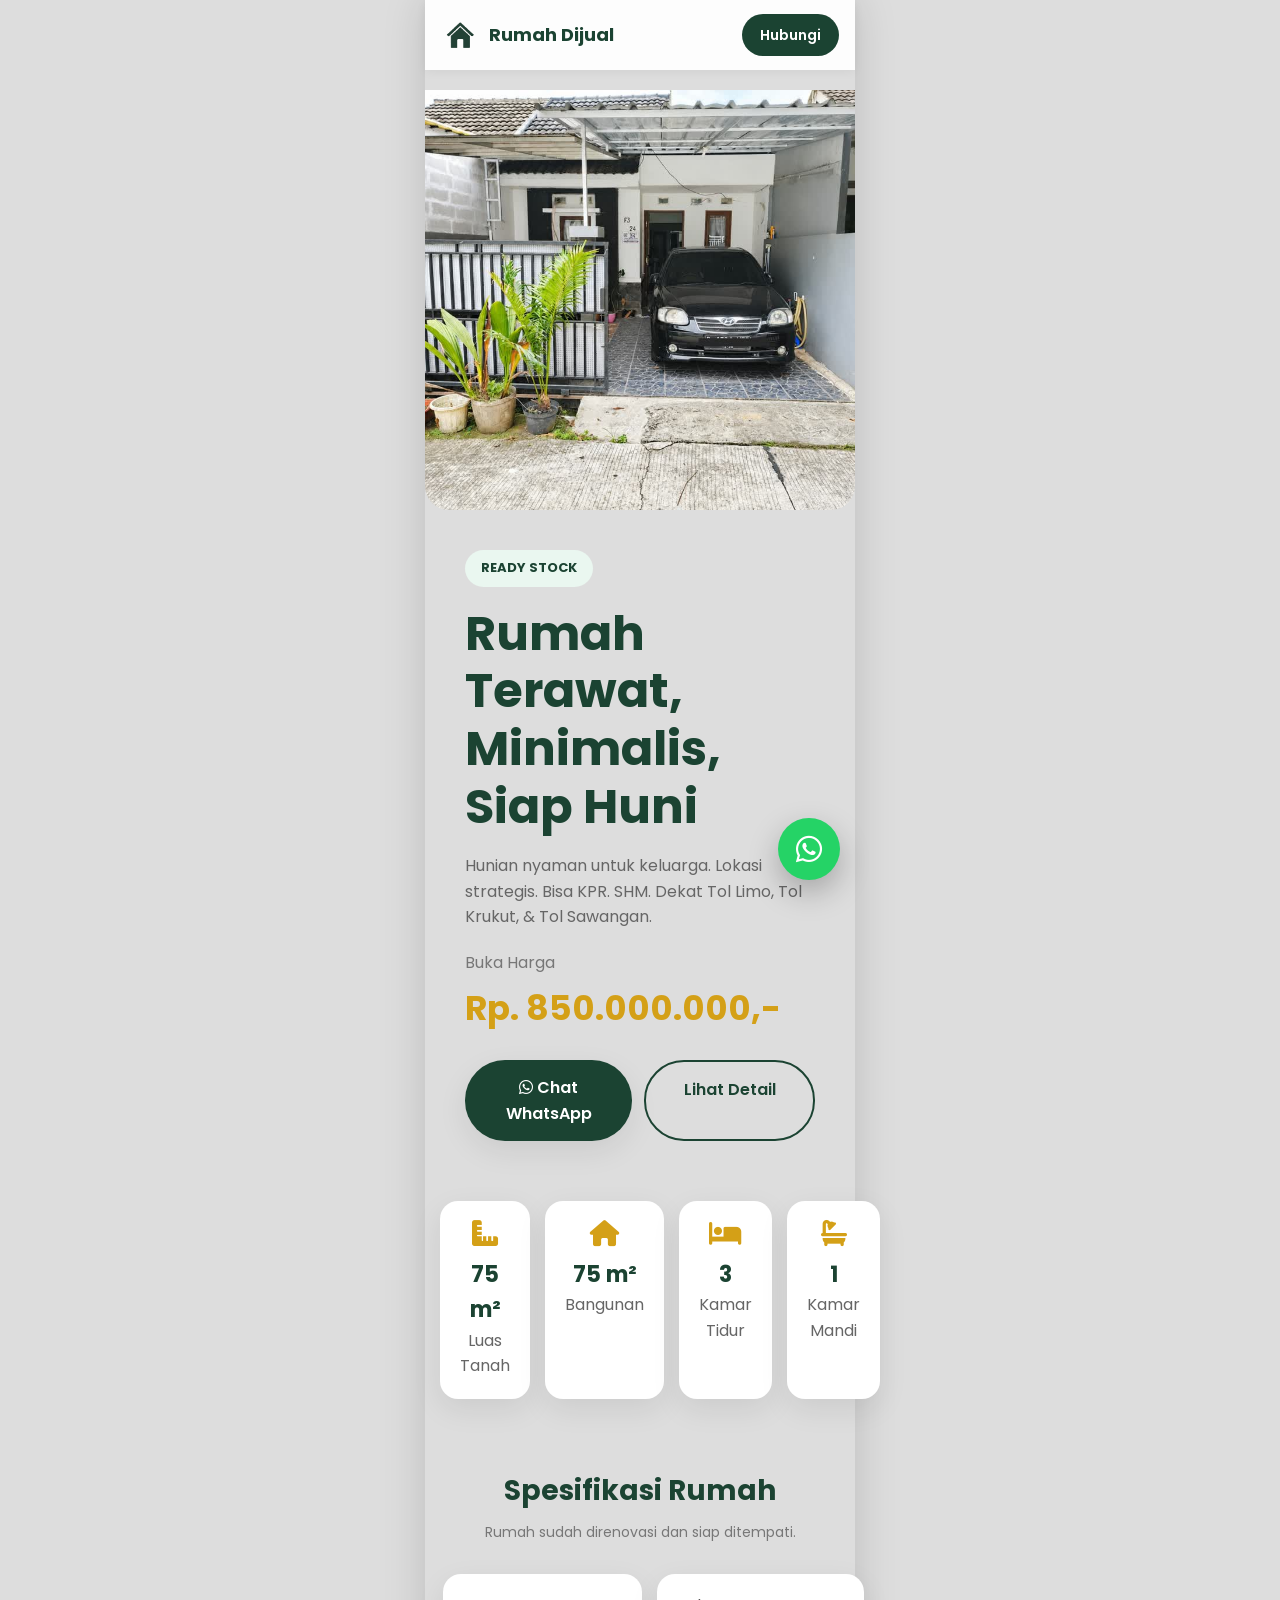
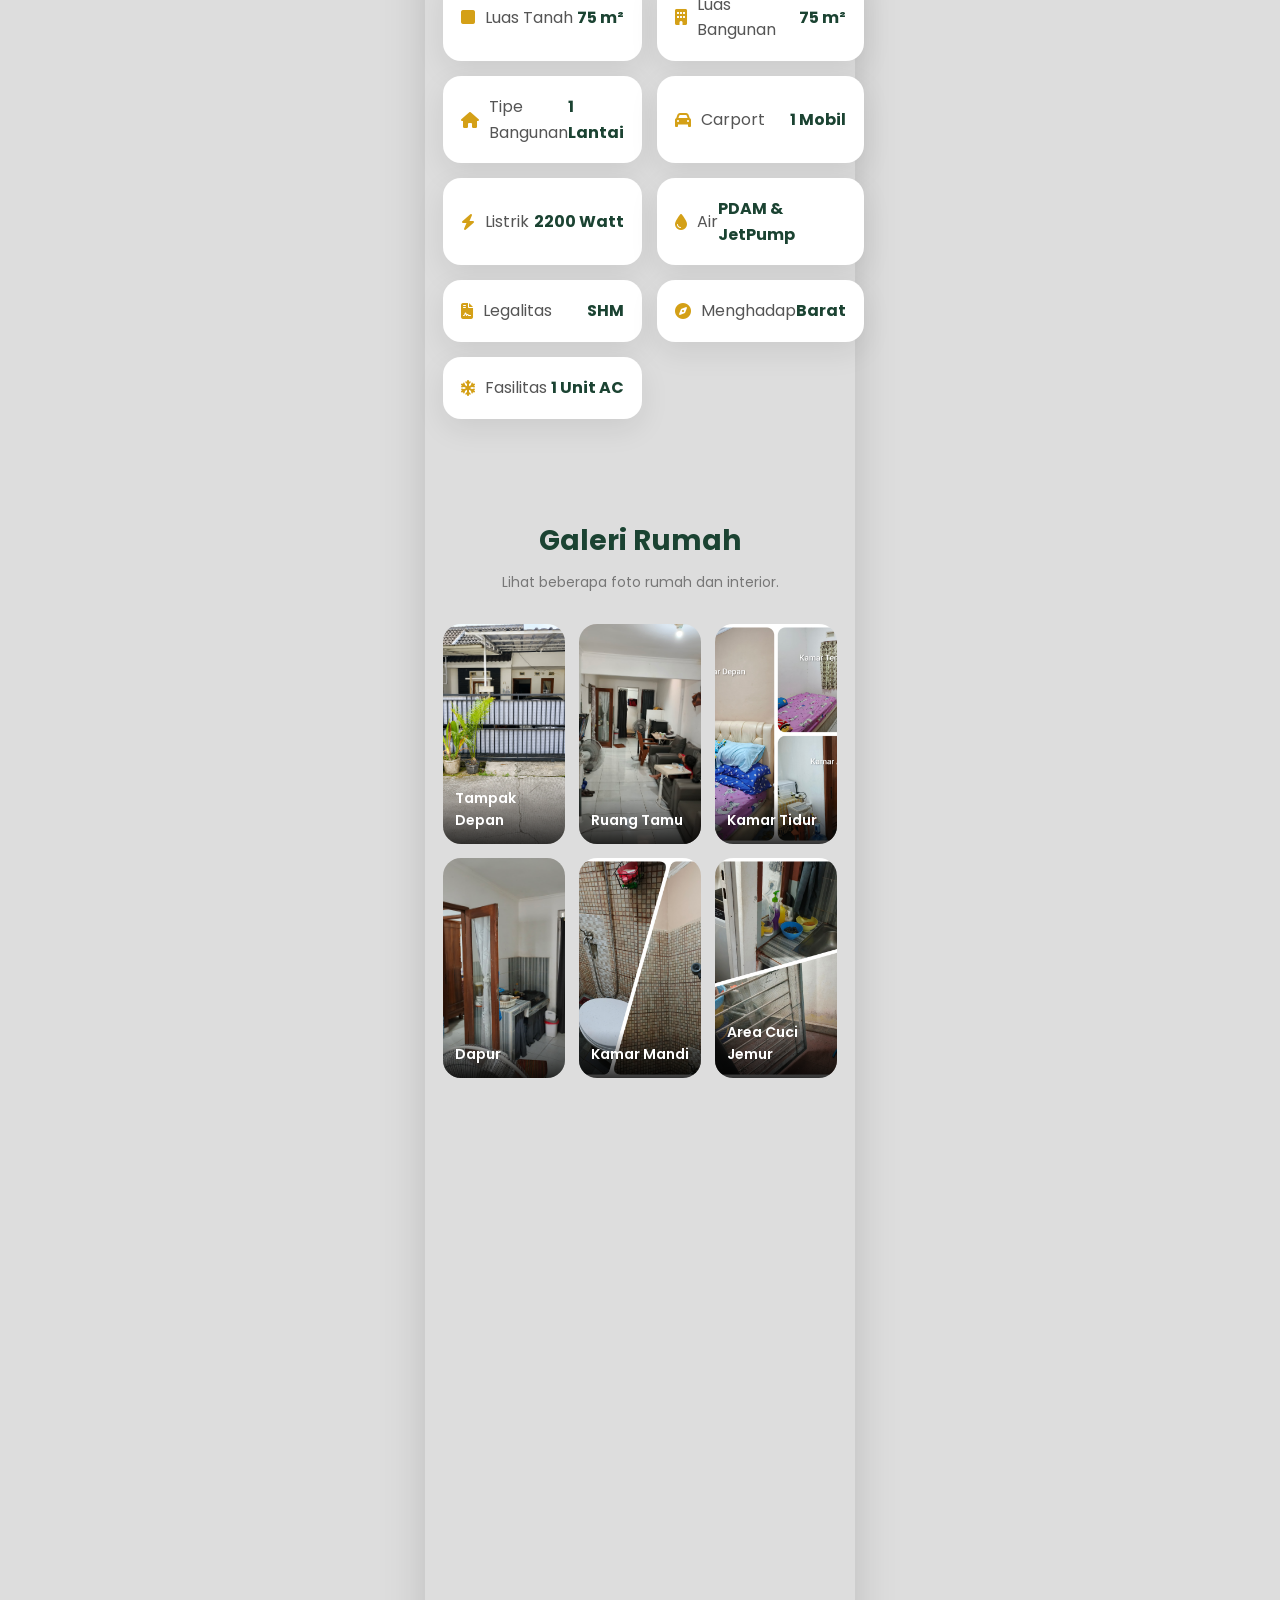
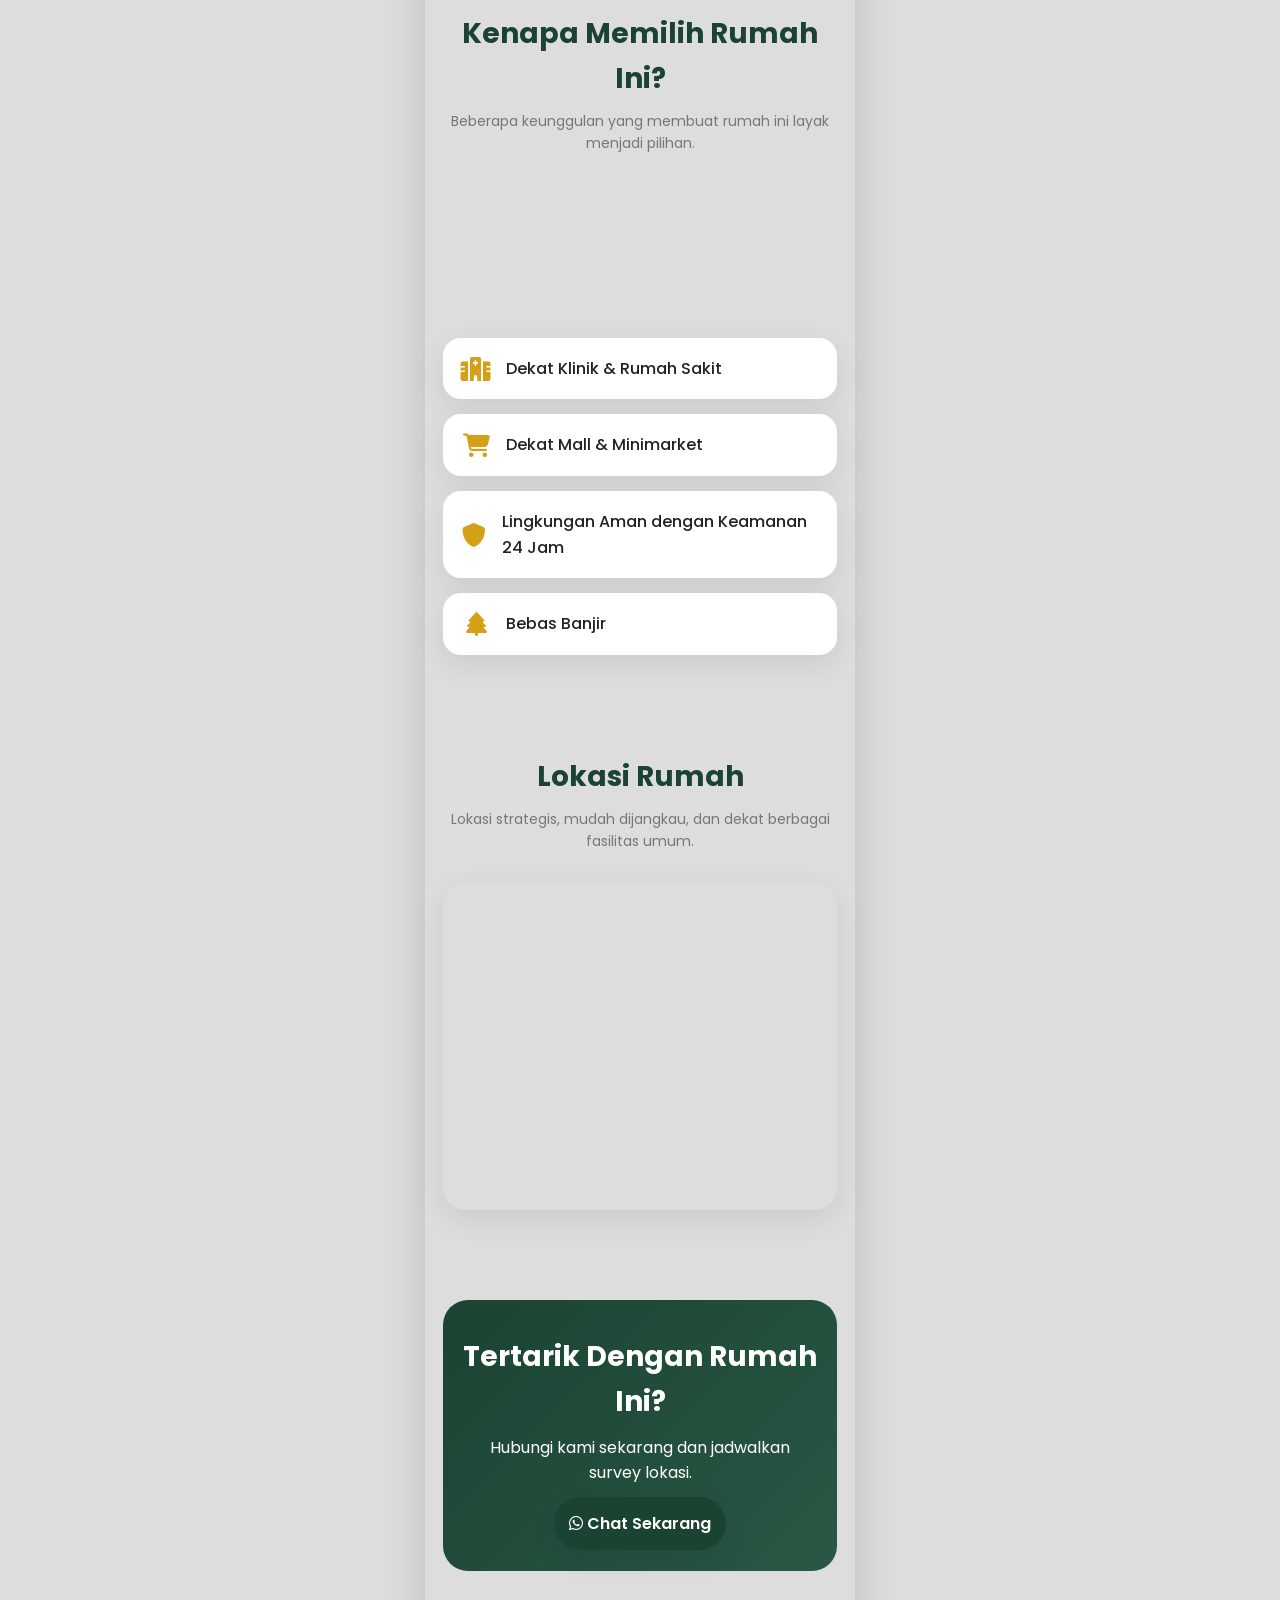
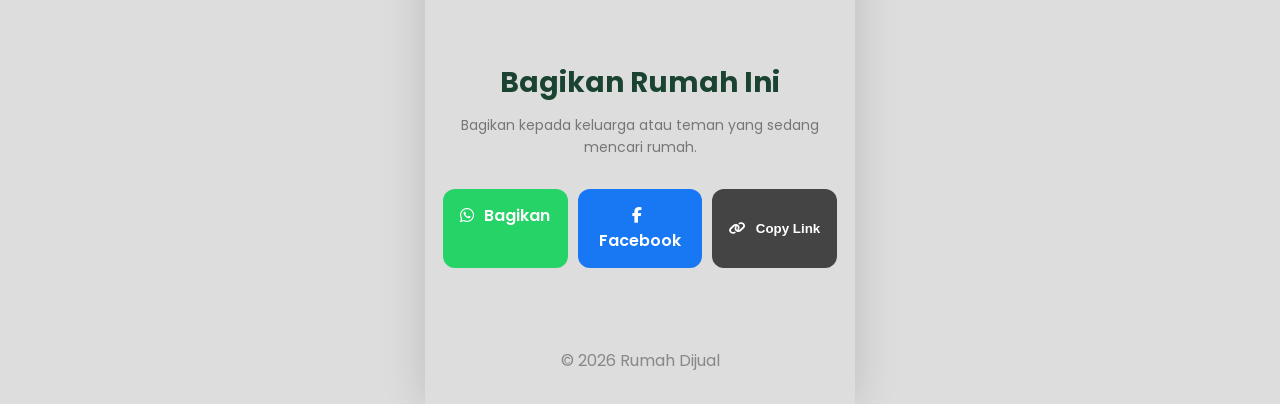
==== commit 572e92af: "Update anita.html" ====
--- a/anita.html
+++ b/anita.html
@@ -506,7 +506,7 @@
     <div class="video-box">
 
         <iframe
-            src="https://www.youtube.com/embed/VIDEO_ID"
+            src="https://www.youtube.com/embed/xAXEbDrB3Ps"
             title="Video Rumah"
             loading="lazy"
             allowfullscreen>
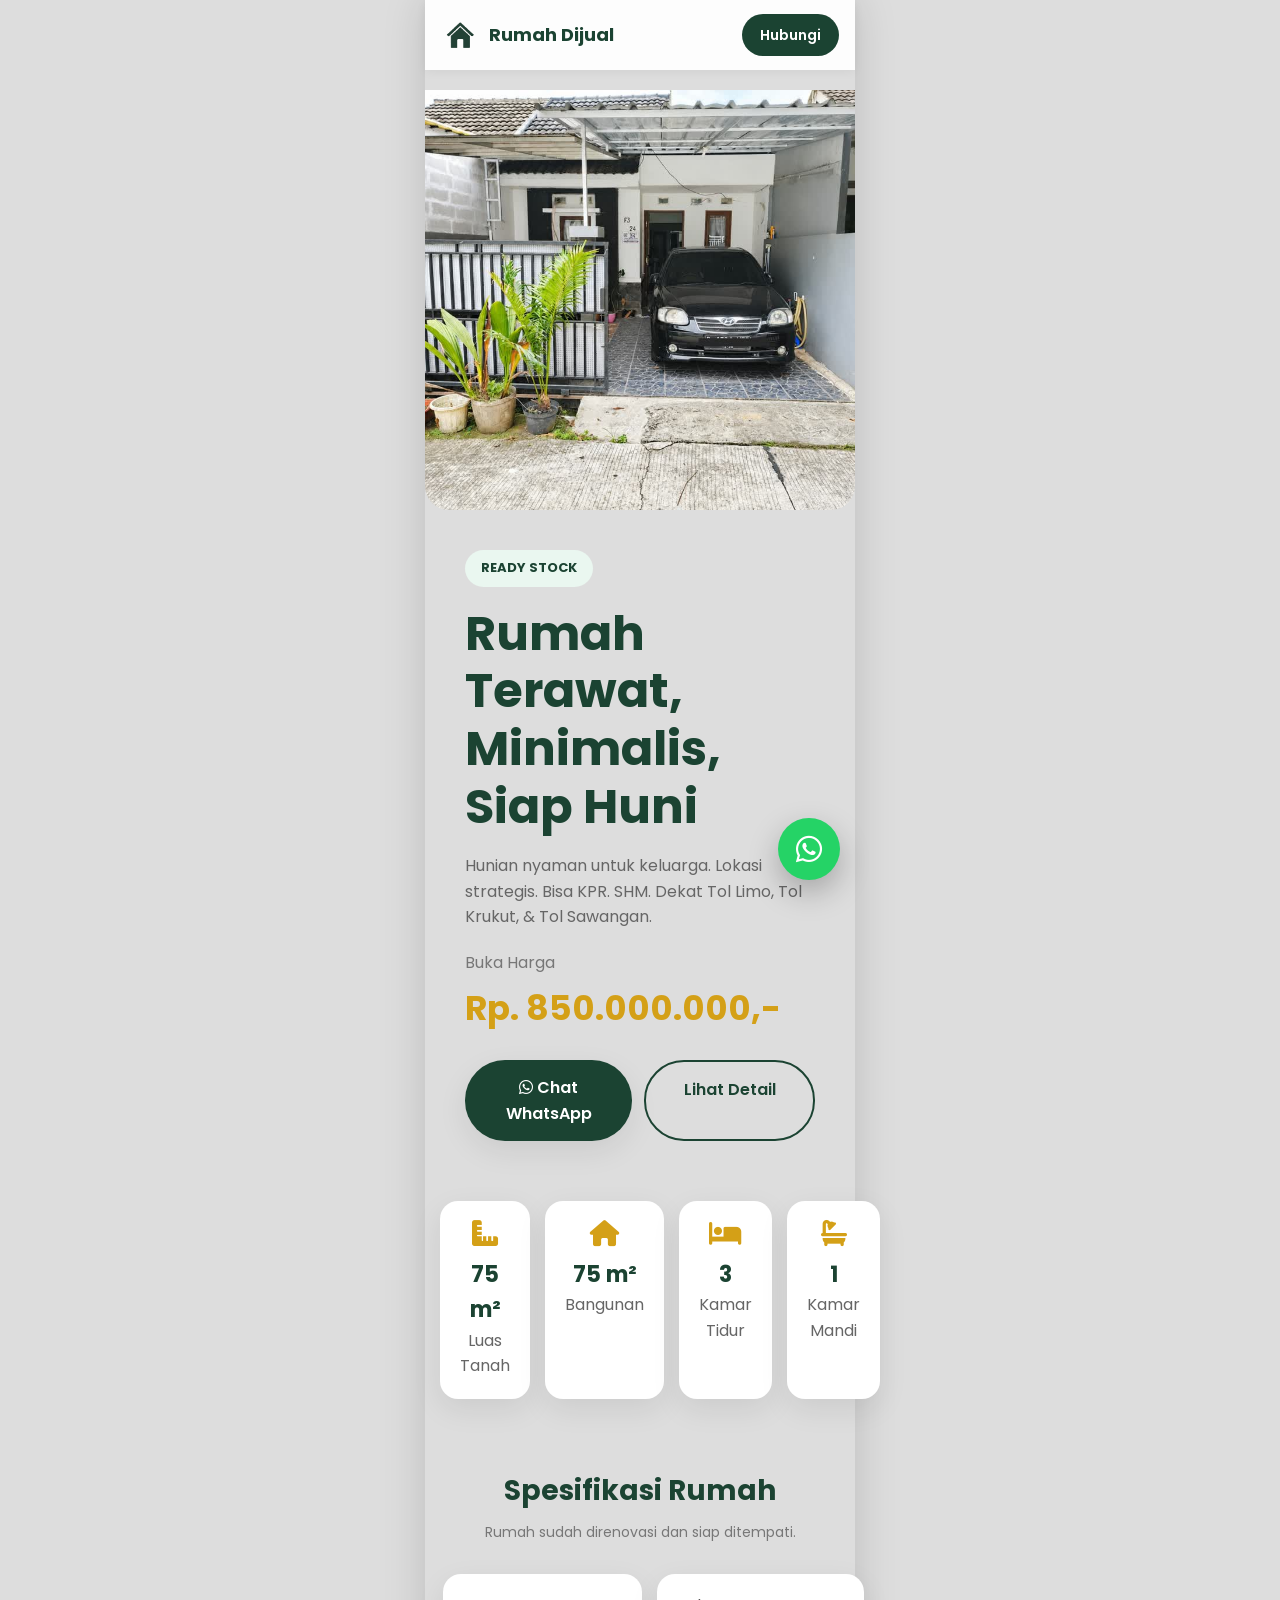
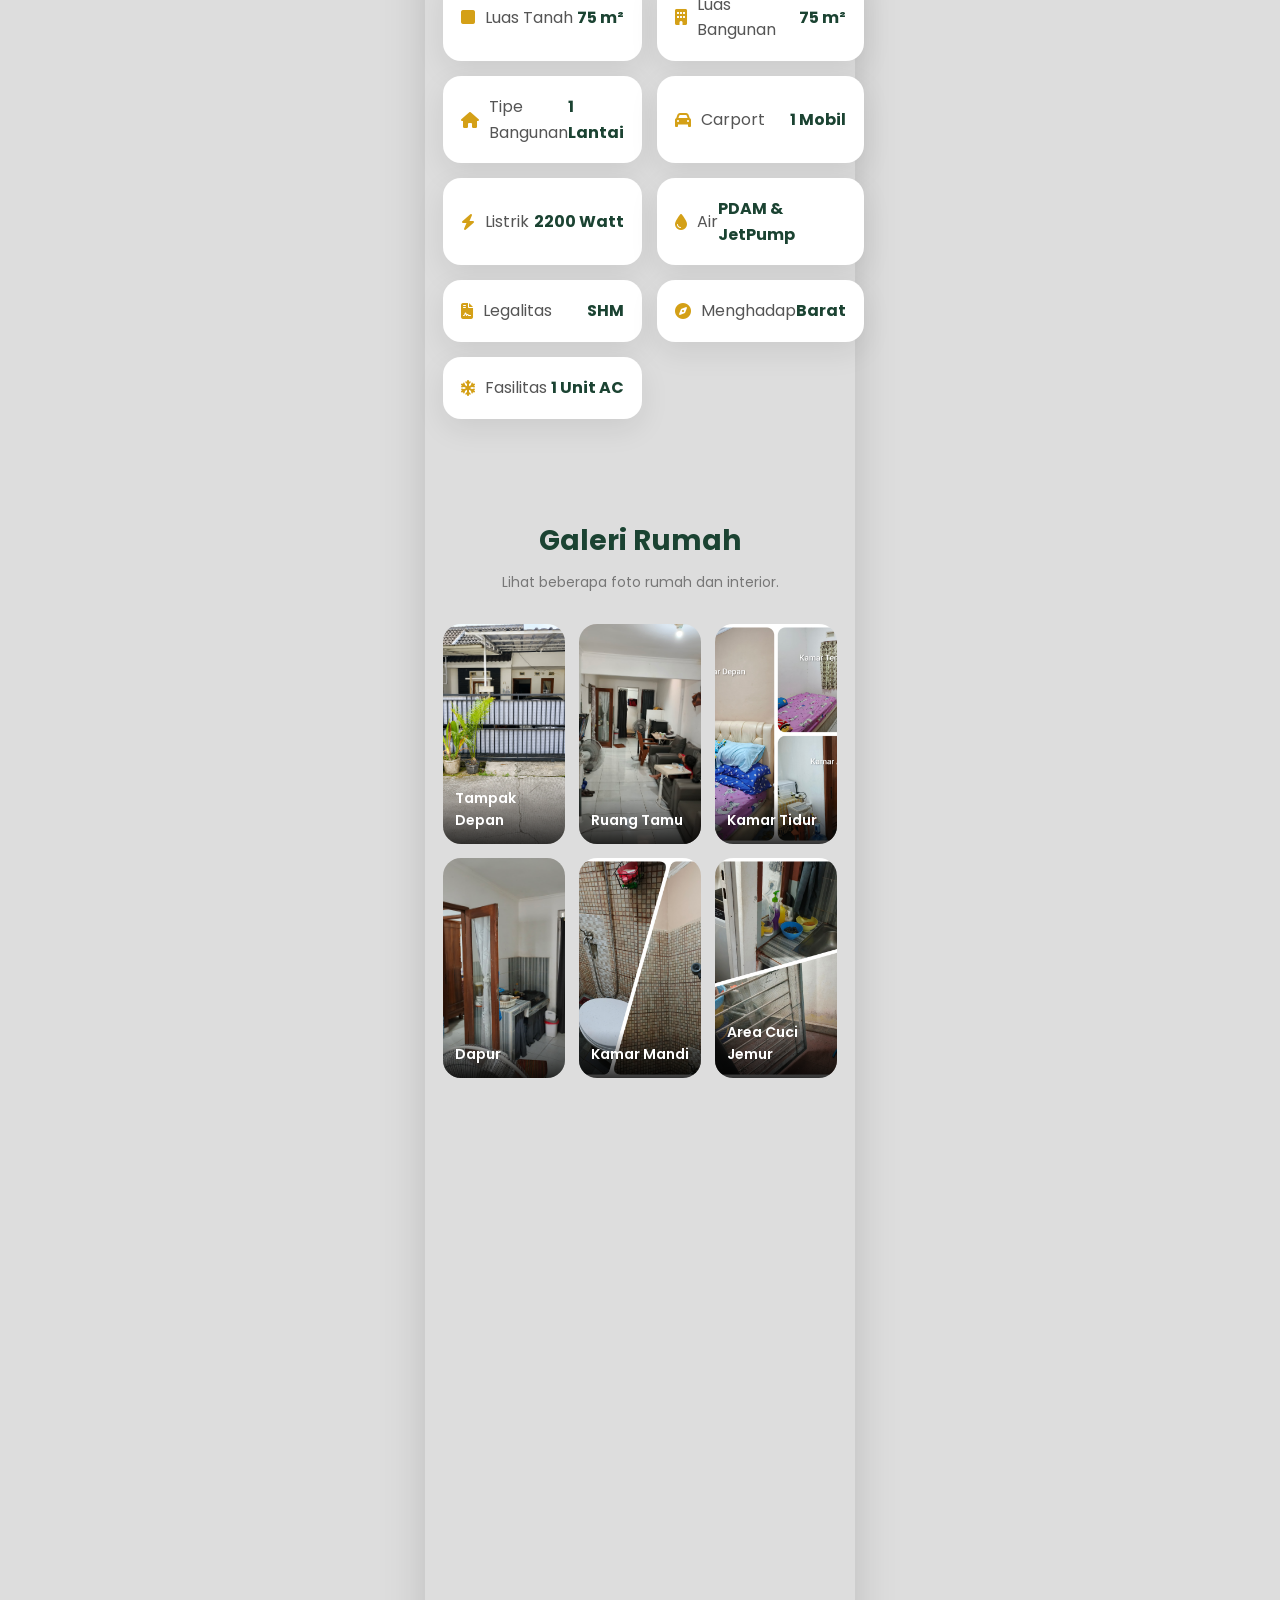
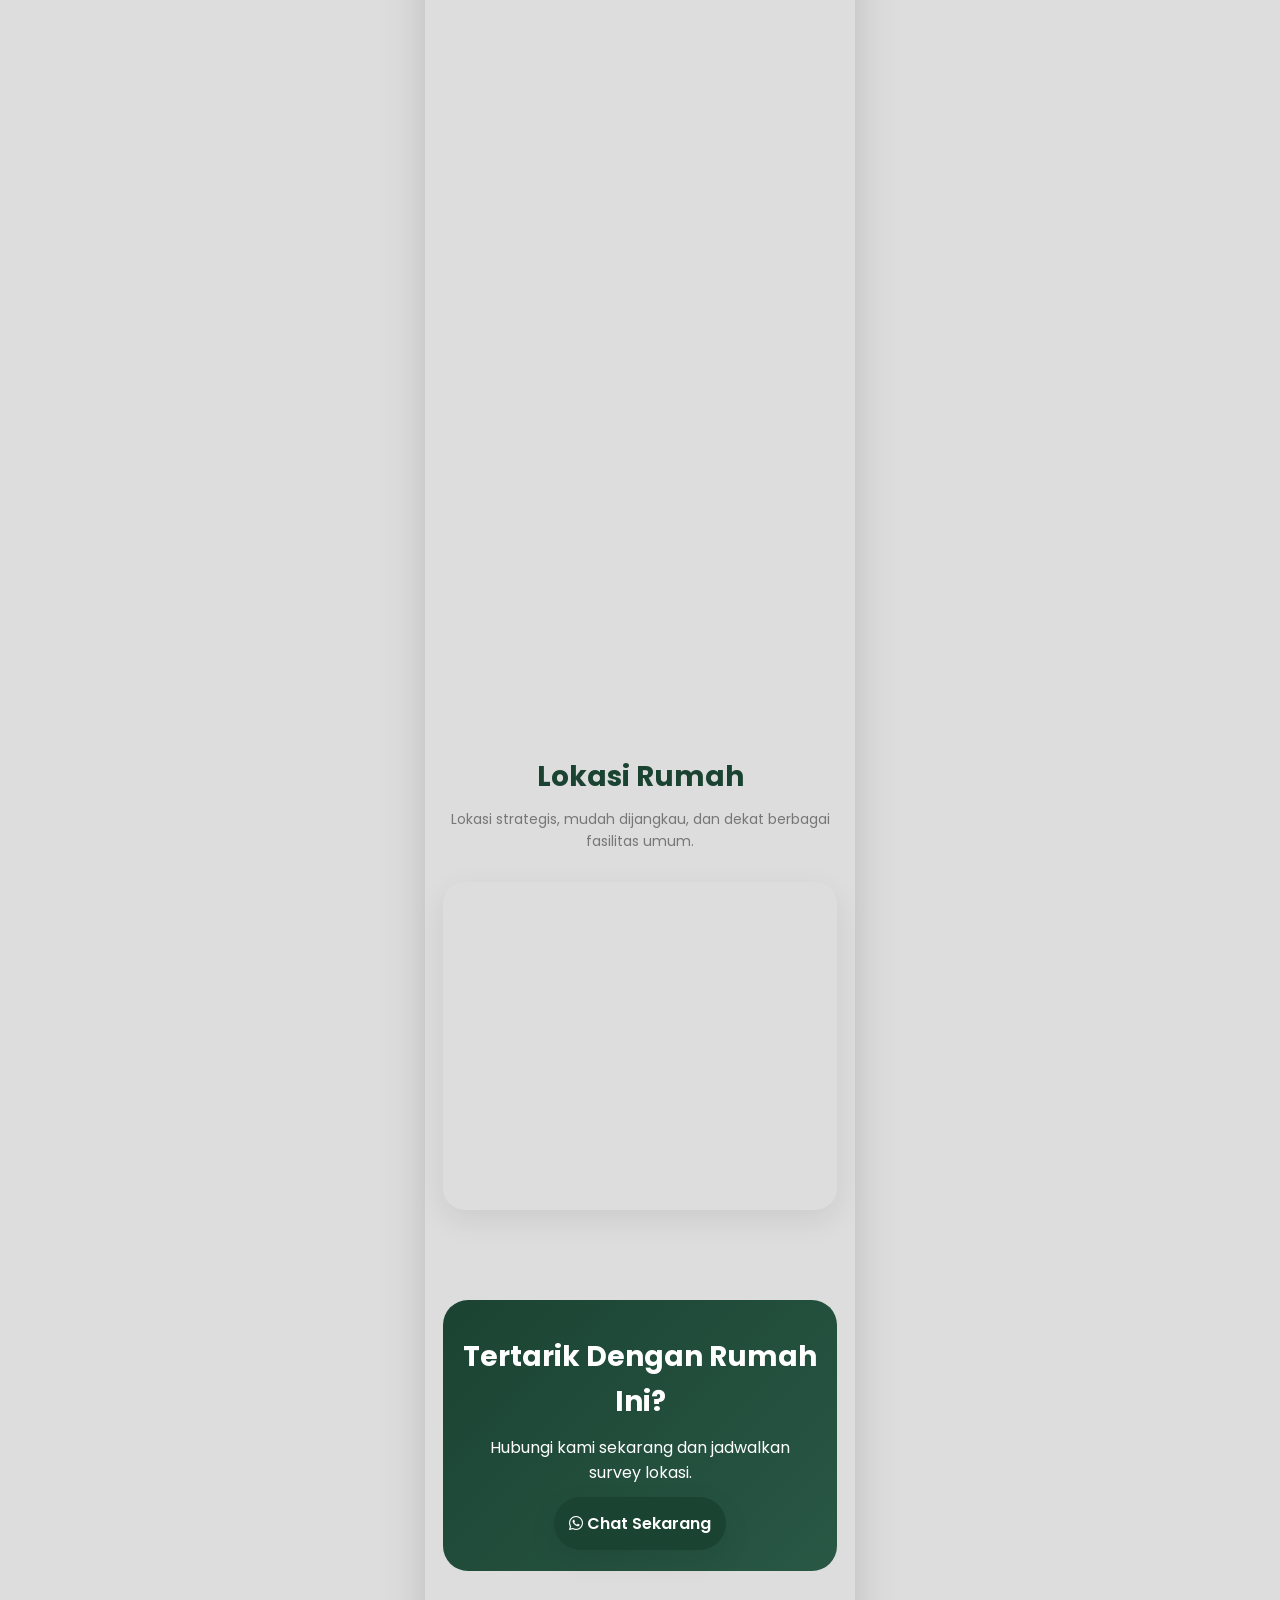
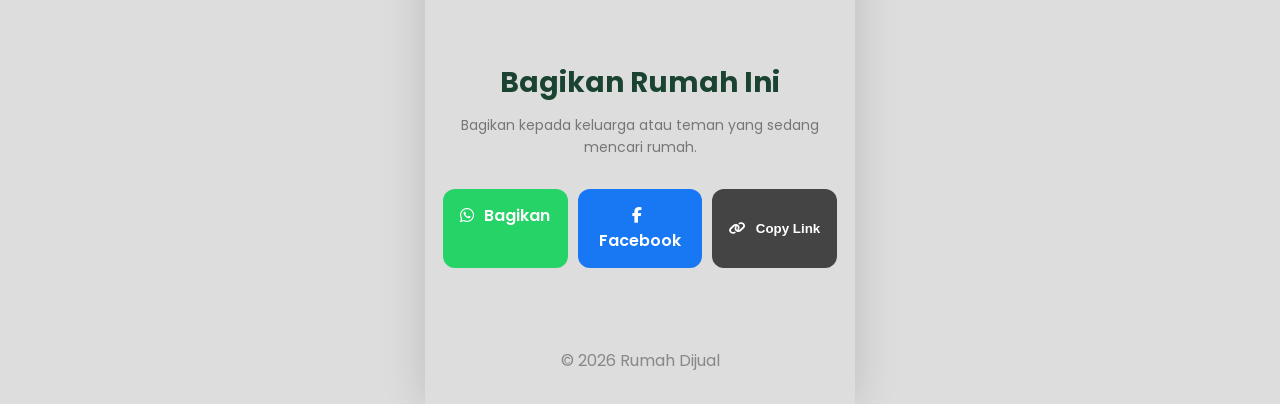
==== commit 95341da7: "Update WhatsApp link in anita.html" ====
--- a/anita.html
+++ b/anita.html
@@ -85,7 +85,7 @@
 
 </div>
 
-<a href="https://wa.me/6281219265223?text=Halo%20Bu,%20saya%20tertarik%20dengan%20rumah%20di%20Cinere%20Residence."
+<a href="https://wa.me/6281293863559?text=Halo%20Bu,%20saya%20tertarik%20dengan%20rumah%20di%20Cinere%20Residence."
 class="btn-nav">
 
 Hubungi
@@ -150,7 +150,7 @@
 
 <a
 
-href="https://wa.me/6281219265223?text=Halo%20Bu,%20saya%20tertarik%20dengan%20rumah%20di%20Cinere%20Residence."
+href="https://wa.me/6281293863559?text=Halo%20Bu,%20saya%20tertarik%20dengan%20rumah%20di%20Cinere%20Residence."
 
 class="btn-primary">
 
@@ -608,7 +608,7 @@
 </p>
 
 <a
-href="https://wa.me/6281219265223?text=Halo%20Bu,%20saya%20tertarik%20dengan%20rumah%20di%20Cinere%20Residence."
+href="https://wa.me/628212462249?text=Halo%20Bu,%20saya%20tertarik%20dengan%20rumah%20di%20Cinere%20Residence."
 class="btn-primary">
 
 <i class="fab fa-whatsapp"></i>
@@ -672,7 +672,7 @@
 <!-- ========================= -->
 
 <a
-href="https://wa.me/6281219265223?text=Halo%20Bu,%20saya%20tertarik%20dengan%20rumah%20di%20Cinere%20Residence."
+href="https://wa.me/6281293863559?text=Halo%20Bu,%20saya%20tertarik%20dengan%20rumah%20di%20Cinere%20Residence."
 class="floating-wa">
 
 <i class="fab fa-whatsapp"></i>
